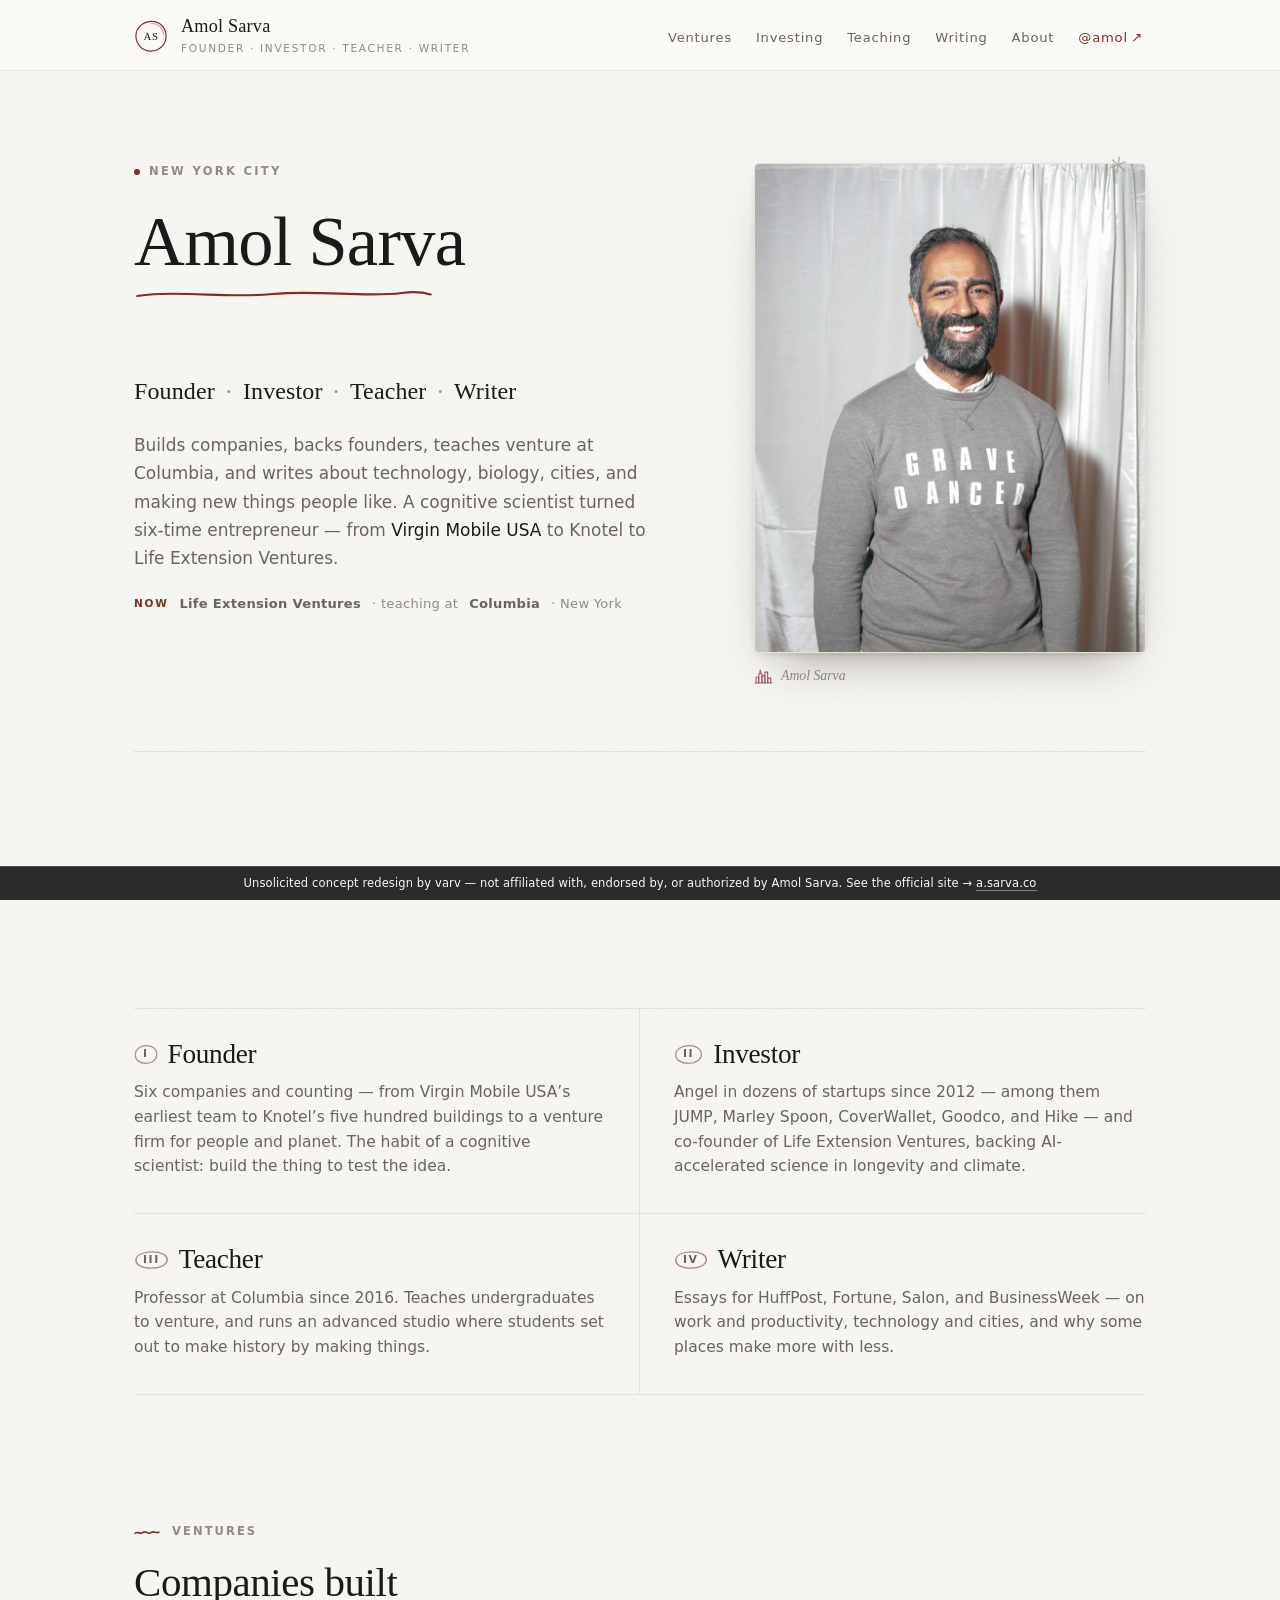
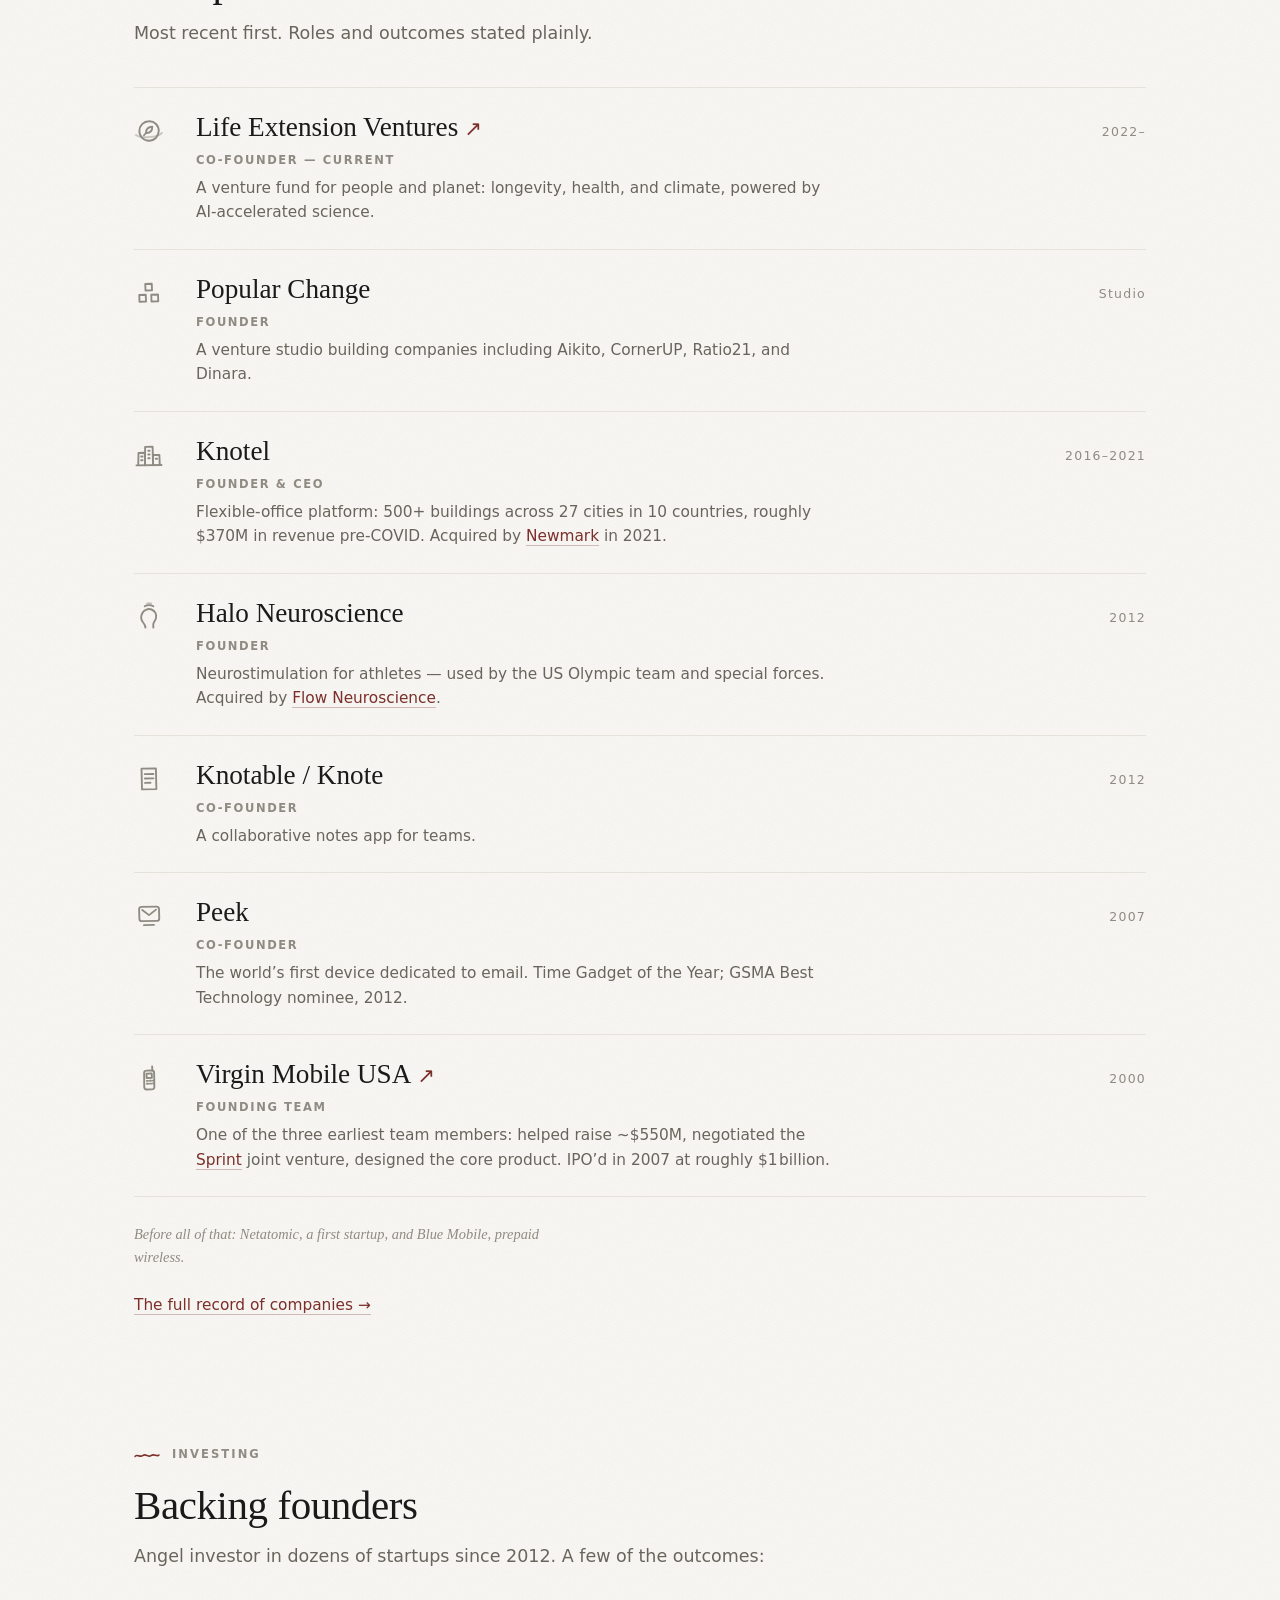
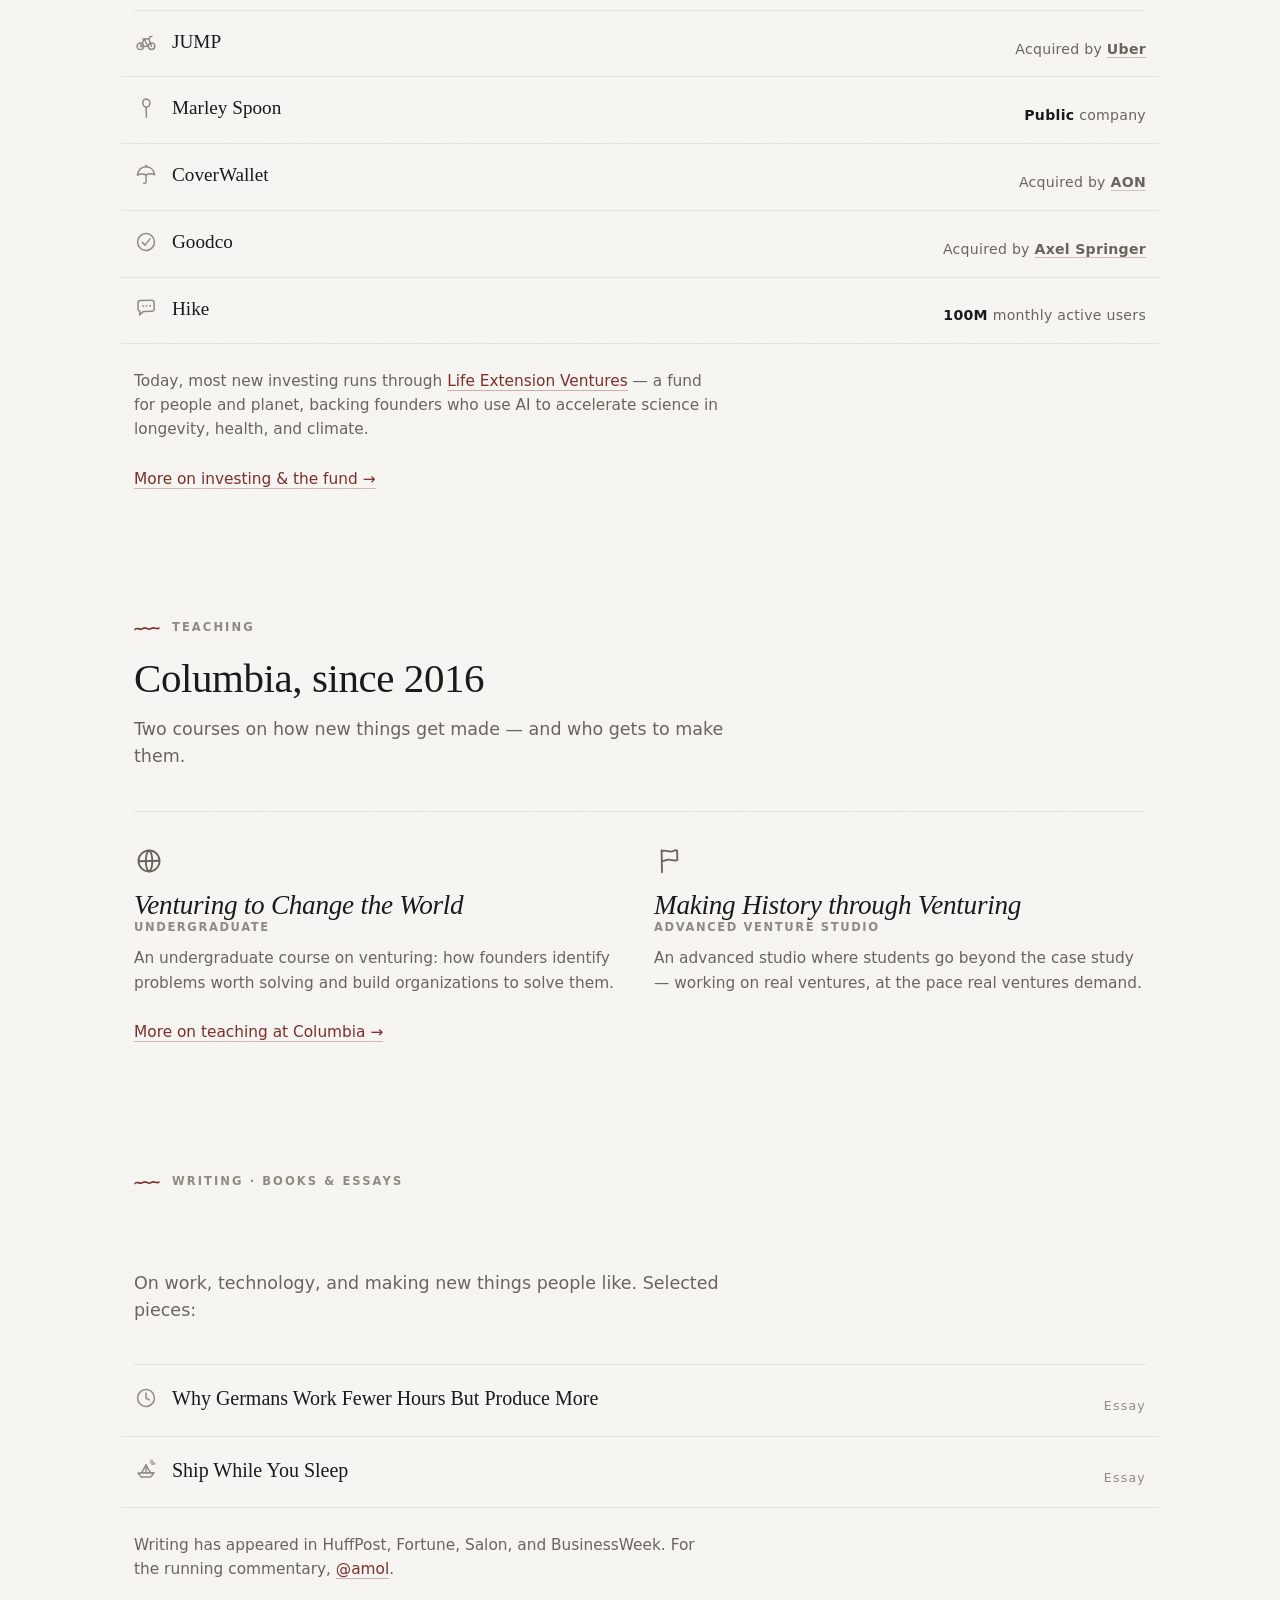
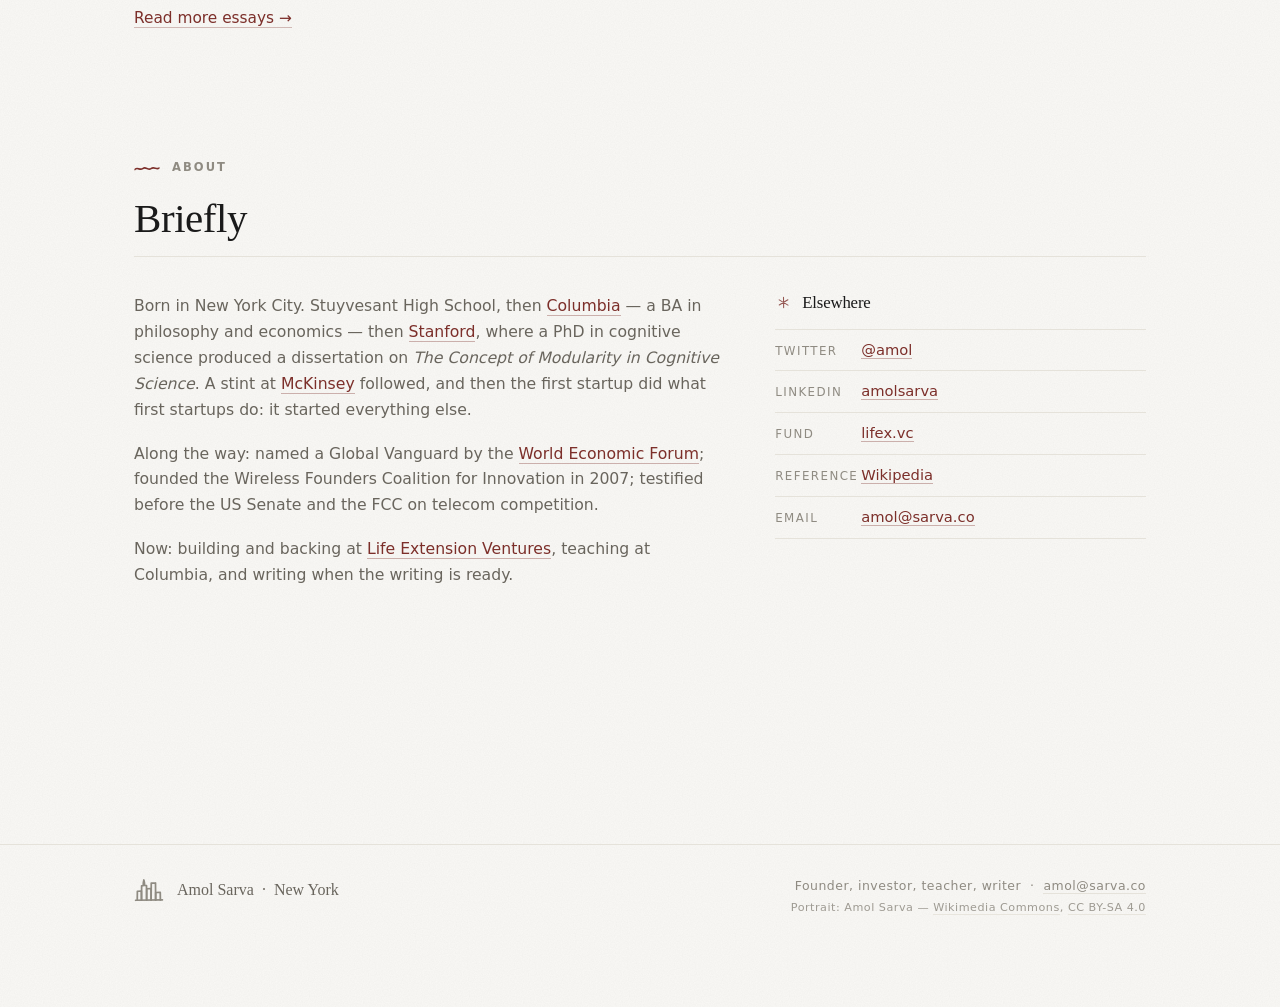
==== index.html @ 56f672b4 "Amol Sarva — concept redesign by varv (home + 5 sibling pages) Unsolicited, AI-readable static mirro" ====
<!DOCTYPE html>
<html lang="en">
<head>
<meta charset="UTF-8">
<meta name="viewport" content="width=device-width, initial-scale=1.0">
<meta name="robots" content="noindex, nofollow, noarchive">
<link rel="canonical" href="https://amolsarva.com/">
<title>Amol Sarva — Founder, investor, teacher, writer</title>
<meta name="description" content="Amol Sarva builds companies, backs founders, teaches venture at Columbia, and writes about technology, biology, cities, and making new things people like. Virgin Mobile USA, Peek, Halo Neuroscience, Knotel, Life Extension Ventures.">
<meta property="og:title" content="Amol Sarva — Founder, investor, teacher, writer">
<meta property="og:description" content="Amol Sarva builds companies, backs founders, teaches venture at Columbia, and writes about technology, biology, cities, and making new things people like. Virgin Mobile USA, Peek, Halo Neuroscience, Knotel, Life Extension Ventures.">
<meta property="og:type" content="profile">
<meta name="twitter:card" content="summary">
<meta name="twitter:creator" content="@amol">
<meta name="twitter:title" content="Amol Sarva — Founder, investor, teacher, writer">
<meta name="twitter:description" content="Amol Sarva builds companies, backs founders, teaches venture at Columbia, and writes about technology, biology, cities, and making new things people like. Virgin Mobile USA, Peek, Halo Neuroscience, Knotel, Life Extension Ventures.">
<script type="application/ld+json">
{
  "@context": "https://schema.org",
  "@type": "Person",
  "name": "Amol Sarva",
  "jobTitle": "Founder, investor, teacher, writer",
  "description": "NYC-born serial founder, angel investor, Columbia professor, and writer. Founding team of Virgin Mobile USA; founder of Peek, Halo Neuroscience, and Knotel; co-founder of Life Extension Ventures. PhD in cognitive science from Stanford.",
  "email": "mailto:amol@sarva.co",
  "alumniOf": [
    { "@type": "CollegeOrUniversity", "name": "Columbia University" },
    { "@type": "CollegeOrUniversity", "name": "Stanford University" }
  ],
  "worksFor": { "@type": "Organization", "name": "Life Extension Ventures", "url": "https://www.lifex.vc/" },
  "sameAs": [
    "https://twitter.com/amol",
    "https://www.linkedin.com/in/amolsarva",
    "https://en.wikipedia.org/wiki/Amol_Sarva"
  ]
}
</script>
<link rel="stylesheet" href="assets/site.css">
</head>
<body>
<a class="skip" href="#main">Skip to content</a>
<svg xmlns="http://www.w3.org/2000/svg" style="display:none" aria-hidden="true">
  <symbol id="d-ring" viewBox="0 0 64 64"><g fill="none" stroke="currentColor" stroke-width="2.2" stroke-linecap="round"><path d="M32 4.5C47.5 3.6 60.2 15.8 60.4 31.8 60.6 47.8 48 60.2 32.2 60.4 16.2 60.6 3.8 48.2 3.6 32.2 3.4 16.6 16.4 5.4 32 4.5"/><path d="M33.5 8.4c11.8-.2 21.7 9.3 22.4 21" opacity=".4"/></g></symbol>
  <symbol id="d-leaf" viewBox="0 0 24 24"><g fill="none" stroke="currentColor" stroke-width="1.5" stroke-linecap="round" stroke-linejoin="round"><path d="M12 4.2c4.4-.2 7.9 3.4 7.8 7.8-.1 4.4-3.5 7.9-7.8 7.8-4.3 0-7.8-3.5-7.7-7.8 0-4.3 3.3-7.7 7.7-7.8z"/><path d="M9.6 13.6c-.2-3 1.8-4.9 5-5 .2 3.2-1.8 5.2-5 5z"/><path d="M9.6 13.6 8 15.4"/><path d="M1.6 15.2c3.6 2.7 17.2 2.4 20.8-1.7" opacity=".45"/></g></symbol>
  <symbol id="d-blocks" viewBox="0 0 24 24"><g fill="none" stroke="currentColor" stroke-width="1.5" stroke-linecap="round" stroke-linejoin="round"><path d="M4.2 13.6l5.2-.2.2 5.4-5.2.2z"/><path d="M13.8 13.4l5.4-.2.2 5.4-5.4.2z"/><path d="M9 4.8l5.2-.2.2 5.2-5.2.2z"/></g></symbol>
  <symbol id="d-city" viewBox="0 0 24 24"><g fill="none" stroke="currentColor" stroke-width="1.5" stroke-linecap="round" stroke-linejoin="round"><path d="M3.4 20.1 3.6 10.4l5-.2.2 10"/><path d="M8.8 20.1 8.9 5.5l6-.2.3 14.8"/><path d="M15.2 20 15.3 12l5-.1.3 8.2"/><path d="M2 20.3l20-.3"/><path d="M5.7 13.2h1.1M5.7 16.2h1.1M11.4 8.6h1.1M11.4 11.6h1.1M11.4 14.6h1.1M17.4 15h1.1"/></g></symbol>
  <symbol id="d-halo" viewBox="0 0 24 24"><g fill="none" stroke="currentColor" stroke-width="1.5" stroke-linecap="round" stroke-linejoin="round"><path d="M9.2 20.5c-.1-1.8-.9-2.9-1.9-4.1C5.8 14.5 5.3 11.4 6.6 9 8.1 6.3 11.3 5 14 6c2.8 1 4.4 4 3.6 6.9-.6 2.1-2.3 3.5-2.2 5.2l.1 2.4"/><path d="M8.6 3.4c2.2-1.2 4.7-1.2 6.9 0"/><path d="M10.4 1.3c1.1-.4 2.2-.4 3.3 0" opacity=".5"/></g></symbol>
  <symbol id="d-note" viewBox="0 0 24 24"><g fill="none" stroke="currentColor" stroke-width="1.5" stroke-linecap="round" stroke-linejoin="round"><path d="M6 3.7 17.5 3.5l.4 16.6-11.5.2z"/><path d="M8.6 8.1l6.9-.1M8.7 11.6l6.9-.1M8.8 15.1l4.4-.1"/></g></symbol>
  <symbol id="d-peek" viewBox="0 0 24 24"><g fill="none" stroke="currentColor" stroke-width="1.5" stroke-linecap="round" stroke-linejoin="round"><path d="M4.1 6.6C4.1 5.5 5 4.7 6.1 4.7L18 4.5c1.1 0 2 .9 2 2l.2 7.4c0 1.1-.9 2-2 2l-11.9.2c-1.1 0-2-.9-2-2z"/><path d="M6.6 7.2 12 11.3l5.6-4.4"/><path d="M8 19.3l8-.2"/></g></symbol>
  <symbol id="d-phone" viewBox="0 0 24 24"><g fill="none" stroke="currentColor" stroke-width="1.5" stroke-linecap="round" stroke-linejoin="round"><path d="M8.1 8C8.1 6.9 9 6.1 10 6.1l4.2-.1c1.1 0 1.9.8 1.9 1.9l.2 11.2c0 1.1-.8 2-1.9 2l-4.2.1c-1.1 0-1.9-.8-2-1.9z"/><path d="M10 8.5l4.2-.1.1 3.5-4.2.1z"/><path d="M14.7 6 14.5 2.7"/><path d="M10.3 14.3h.9m1.5-.1h.9m1.5-.1h.9M10.4 16.6h.9m1.5-.1h.9m1.5-.1h.9"/></g></symbol>
  <symbol id="d-bike" viewBox="0 0 24 24"><g fill="none" stroke="currentColor" stroke-width="1.5" stroke-linecap="round" stroke-linejoin="round"><path d="M6.4 19.6c-1.9 0-3.3-1.4-3.3-3.2 0-1.8 1.4-3.3 3.2-3.3 1.8 0 3.3 1.4 3.3 3.2 0 1.8-1.4 3.3-3.2 3.3z"/><path d="M17.6 19.4c-1.8 0-3.2-1.4-3.3-3.2 0-1.8 1.4-3.3 3.2-3.3 1.8 0 3.3 1.5 3.3 3.3 0 1.8-1.4 3.2-3.2 3.2z"/><path d="M6.5 16.4 10.3 9l4.5-.1 2.7 7.3M10.3 9l3.4 7.3-7.2.1"/><path d="M9 9.1l2.5-.1M14.8 8.9l1.3-2.2 1.8-.1"/></g></symbol>
  <symbol id="d-spoon" viewBox="0 0 24 24"><g fill="none" stroke="currentColor" stroke-width="1.5" stroke-linecap="round" stroke-linejoin="round"><path d="M12 2.9c2.5 0 4.1 2 3.9 4.3-.2 2.2-1.9 3.8-3.7 3.8-1.7 0-3.3-1.6-3.4-3.7C8.7 5 9.6 3 12 2.9z"/><path d="M12.1 11 12.4 21.2"/></g></symbol>
  <symbol id="d-umbrella" viewBox="0 0 24 24"><g fill="none" stroke="currentColor" stroke-width="1.5" stroke-linecap="round" stroke-linejoin="round"><path d="M3.4 12.1C4.4 6.5 8 3.8 12 3.7c4-.1 7.7 2.7 8.6 8.1-3-1.4-5.6-1.3-8.6.2-3-1.5-5.6-1.4-8.6.1z"/><path d="M12 3.7 12 2.3"/><path d="M12 12l.2 6.6c0 1.4-1.4 2.2-2.6 1.6"/></g></symbol>
  <symbol id="d-check" viewBox="0 0 24 24"><g fill="none" stroke="currentColor" stroke-width="1.5" stroke-linecap="round" stroke-linejoin="round"><path d="M12 3.6c4.6-.1 8.3 3.6 8.4 8.3.1 4.7-3.7 8.4-8.4 8.5-4.7 0-8.3-3.7-8.4-8.4-.1-4.6 3.8-8.3 8.4-8.4z"/><path d="M8.2 12.3 11 15.1 16 8.9"/></g></symbol>
  <symbol id="d-chat" viewBox="0 0 24 24"><g fill="none" stroke="currentColor" stroke-width="1.5" stroke-linecap="round" stroke-linejoin="round"><path d="M4 6.9C4 5.5 5.2 4.5 6.6 4.5l11-.2c1.4 0 2.5 1.1 2.5 2.5l.1 6c.1 1.4-1.1 2.5-2.5 2.5l-8.1.1-3.9 3.5.2-3.6C4.8 15.1 4 14.1 4 13z"/><path d="M8.9 10h.7m2.7-.1h.7m2.7-.1h.7"/></g></symbol>
  <symbol id="d-globe" viewBox="0 0 24 24"><g fill="none" stroke="currentColor" stroke-width="1.5" stroke-linecap="round" stroke-linejoin="round"><path d="M12 3.6c4.6-.1 8.3 3.6 8.4 8.3.1 4.7-3.7 8.4-8.4 8.5-4.7 0-8.3-3.7-8.4-8.4-.1-4.6 3.8-8.3 8.4-8.4z"/><path d="M3.8 12.2l16.5-.4"/><path d="M12 3.6c-3.3 2.4-3.4 14.3 0 16.8M12 3.6c3.4 2.4 3.6 14.4 0 16.8"/></g></symbol>
  <symbol id="d-flag" viewBox="0 0 24 24"><g fill="none" stroke="currentColor" stroke-width="1.5" stroke-linecap="round" stroke-linejoin="round"><path d="M6.4 21 6.1 3.3"/><path d="M6.2 4.2c3.3-1.7 5.9 1.5 9.2-.2 1.3-.7 2.3-.7 3.1-.3l.2 7.5c-3.1 1.6-5.8-1.6-9.1.1-1.2.6-2.3.7-3.2.4"/></g></symbol>
  <symbol id="d-clock" viewBox="0 0 24 24"><g fill="none" stroke="currentColor" stroke-width="1.5" stroke-linecap="round" stroke-linejoin="round"><path d="M12 3.6c4.6-.1 8.3 3.6 8.4 8.3.1 4.7-3.7 8.4-8.4 8.5-4.7 0-8.3-3.7-8.4-8.4-.1-4.6 3.8-8.3 8.4-8.4z"/><path d="M12 7.1l.1 5.2 3.3 1.6"/></g></symbol>
  <symbol id="d-boat" viewBox="0 0 24 24"><g fill="none" stroke="currentColor" stroke-width="1.5" stroke-linecap="round" stroke-linejoin="round"><path d="M4 15 20 14.7l-3.2 4.2-9.5.2z"/><path d="M7.6 14.9 12 6.8l4.3 7.9M12 6.8l.1 7.9"/><path d="M17.9 2.2c.2 1.9 1.2 3 2.9 3.4-1.1 1.1-3 1-3.9-.2-.7-1-.5-2.4 1-3.2z" opacity=".7"/></g></symbol>
  <symbol id="d-asterisk" viewBox="0 0 24 24"><g fill="none" stroke="currentColor" stroke-width="1.5" stroke-linecap="round"><path d="M12 4.8 12.2 19.2M5.9 8.3l12.4 7.4M18.2 8.1 6 15.5"/></g></symbol>
  <symbol id="d-skyline" viewBox="0 0 24 24"><g fill="none" stroke="currentColor" stroke-width="1.4" stroke-linecap="round" stroke-linejoin="round"><path d="M2.6 20 2.7 13l3.2-.1.1 7.1"/><path d="M6 20 6.1 8.6l1.3-.1.1-2.6.4-1.9.4 1.9.2 2.5 1.5.1.1 11.5"/><path d="M10.1 20l.1-9 3.4-.1.1 9.1"/><path d="M13.7 20l.1-13.5 3.4-.1.1 13.6"/><path d="M17.3 20l.1-6 3.6-.1.1 6.1"/><path d="M1.3 20.2l21.4-.3"/></g></symbol>
</svg>
<header class="site">
  <div class="wrap mast">
    <a class="brand" href="index.html">
      <span class="mark" aria-hidden="true"><svg class="ring"><use href="#d-ring"/></svg><b>AS</b></span>
      <span class="nametag">
        <span class="name">Amol Sarva</span>
        <span class="tag">Founder · Investor · Teacher · Writer</span>
      </span>
    </a>
    <nav class="prime" aria-label="Primary">
      <ul><li><a href="ventures.html">Ventures</a></li><li><a href="investing.html">Investing</a></li><li><a href="teaching.html">Teaching</a></li><li><a href="writing.html">Writing</a></li><li><a href="about.html">About</a></li><li><a class="ext" href="https://twitter.com/amol" target="_blank" rel="noopener">@amol&#8239;&#8599;</a></li></ul>
    </nav>
  </div>
</header>
<main id="main">


  <!-- HERO -->
  <section class="hero wrap" id="top" aria-label="Introduction">
    <div class="hero-grid">
      <div class="hero-head">
        <p class="hero-eyebrow"><span class="dot" aria-hidden="true"></span>New York City</p>
        <h1>Amol Sarva</h1>
        <svg class="h1-scribble" viewBox="0 0 260 12" preserveAspectRatio="none" aria-hidden="true"><path pathLength="1" d="M3 8C40 2 80 10.5 120 6 160 1.5 200 10 232 5c10-1.6 18-1 25 1.5"/></svg>
      </div>
      <figure class="hero-portrait">
        <svg class="pin" aria-hidden="true"><use href="#d-asterisk"/></svg>
        <div class="portrait-frame">
          <a class="portrait-link" href="https://www.linkedin.com/in/amolsarva" target="_blank" rel="noopener" aria-label="Amol Sarva on LinkedIn"><img src="assets/amol-sarva.jpg" width="800" height="1200" alt="Amol Sarva — founder, investor, teacher and writer." loading="eager" decoding="async"></a>
        </div>
        <figcaption><svg class="doodle" aria-hidden="true"><use href="#d-skyline"/></svg>Amol Sarva</figcaption>
      </figure>
      <div class="hero-body">
        <p class="roles" aria-label="Founder, investor, teacher, writer">
          <span class="role" style="--sx:-30px;--sy:12px;--d:.05s">Founder</span><span class="sep" aria-hidden="true">·</span><span class="role" style="--sx:22px;--sy:-10px;--d:.22s">Investor</span><span class="sep" aria-hidden="true">·</span><span class="role" style="--sx:-16px;--sy:-14px;--d:.39s">Teacher</span><span class="sep" aria-hidden="true">·</span><span class="role" style="--sx:28px;--sy:10px;--d:.56s">Writer</span>
        </p>
        <p class="lede">Builds companies, backs founders, teaches venture at Columbia, and writes about technology, biology, cities, and making new things people like. A cognitive scientist turned six-time entrepreneur — from <em>Virgin Mobile USA</em> to Knotel to Life Extension Ventures.</p>
        <p class="hero-now"><span class="now-tag">Now</span> <b>Life Extension Ventures</b> · teaching at <b>Columbia</b> · New York</p>
      </div>
    </div>
    <hr class="hero-rule">
  </section>

  <!-- SPINE: four identities -->
  <section class="wrap" aria-label="Four kinds of work">
    <div class="spine">
      <article class="rv">
        <h3><span class="num" aria-hidden="true">I</span>Founder</h3>
        <p>Six companies and counting — from Virgin Mobile USA&rsquo;s earliest team to Knotel&rsquo;s five hundred buildings to a venture firm for people and planet. The habit of a cognitive scientist: build the thing to test the idea.</p>
      </article>
      <article class="rv" style="--d:.1s">
        <h3><span class="num" aria-hidden="true">II</span>Investor</h3>
        <p>Angel in dozens of startups since 2012 — among them JUMP, Marley Spoon, CoverWallet, Goodco, and Hike — and co-founder of Life Extension Ventures, backing AI-accelerated science in longevity and climate.</p>
      </article>
      <article class="rv" style="--d:.15s">
        <h3><span class="num" aria-hidden="true">III</span>Teacher</h3>
        <p>Professor at Columbia since 2016. Teaches undergraduates to venture, and runs an advanced studio where students set out to make history by making things.</p>
      </article>
      <article class="rv" style="--d:.2s">
        <h3><span class="num" aria-hidden="true">IV</span>Writer</h3>
        <p>Essays for HuffPost, Fortune, Salon, and BusinessWeek — on work and productivity, technology and cities, and why some places make more with less.</p>
      </article>
    </div>
  </section>

  <!-- VENTURES -->
  <section class="wrap" id="ventures" aria-label="Ventures">
    <p class="kicker rv">Ventures</p>
    <h2 class="rv">Companies built</h2>
    <p class="section-lede rv">Most recent first. Roles and outcomes stated plainly.</p>
    <ul class="rows">
      <li class="rv"><div class="vrow">
        <span class="vicon" aria-hidden="true"><svg class="doodle"><use href="#d-leaf"/></svg></span>
        <span class="vname"><a href="https://www.lifex.vc/" target="_blank" rel="noopener"><span class="u">Life Extension Ventures</span><span class="arrow" aria-hidden="true">&#8599;</span></a></span>
        <span class="vyears">2022–</span>
        <span class="vrole">Co-founder — current</span>
        <p class="vdesc">A venture fund for people and planet: longevity, health, and climate, powered by AI-accelerated science.</p>
      </div></li>
      <li class="rv"><div class="vrow">
        <span class="vicon" aria-hidden="true"><svg class="doodle"><use href="#d-blocks"/></svg></span>
        <span class="vname"><span class="u">Popular Change</span></span>
        <span class="vyears">Studio</span>
        <span class="vrole">Founder</span>
        <p class="vdesc">A venture studio building companies including Aikito, CornerUP, Ratio21, and Dinara.</p>
      </div></li>
      <li class="rv"><div class="vrow">
        <span class="vicon" aria-hidden="true"><svg class="doodle"><use href="#d-city"/></svg></span>
        <span class="vname"><span class="u">Knotel</span></span>
        <span class="vyears">2016–2021</span>
        <span class="vrole">Founder &amp; CEO</span>
        <p class="vdesc">Flexible-office platform: 500+ buildings across 27 cities in 10 countries, roughly $370M in revenue pre-COVID. Acquired by <a href="https://en.wikipedia.org/wiki/Newmark_Group" target="_blank" rel="noopener">Newmark</a> in 2021.</p>
      </div></li>
      <li class="rv"><div class="vrow">
        <span class="vicon" aria-hidden="true"><svg class="doodle"><use href="#d-halo"/></svg></span>
        <span class="vname"><span class="u">Halo Neuroscience</span></span>
        <span class="vyears">2012</span>
        <span class="vrole">Founder</span>
        <p class="vdesc">Neurostimulation for athletes — used by the US Olympic team and special forces. Acquired by <a href="https://flowneuroscience.com/" target="_blank" rel="noopener">Flow Neuroscience</a>.</p>
      </div></li>
      <li class="rv"><div class="vrow">
        <span class="vicon" aria-hidden="true"><svg class="doodle"><use href="#d-note"/></svg></span>
        <span class="vname"><span class="u">Knotable / Knote</span></span>
        <span class="vyears">2012</span>
        <span class="vrole">Co-founder</span>
        <p class="vdesc">A collaborative notes app for teams.</p>
      </div></li>
      <li class="rv"><div class="vrow">
        <span class="vicon" aria-hidden="true"><svg class="doodle"><use href="#d-peek"/></svg></span>
        <span class="vname"><span class="u">Peek</span></span>
        <span class="vyears">2007</span>
        <span class="vrole">Co-founder</span>
        <p class="vdesc">The world&rsquo;s first device dedicated to email. Time Gadget of the Year; GSMA Best Technology nominee, 2012.</p>
      </div></li>
      <li class="rv"><div class="vrow">
        <span class="vicon" aria-hidden="true"><svg class="doodle"><use href="#d-phone"/></svg></span>
        <span class="vname"><a href="https://en.wikipedia.org/wiki/Virgin_Mobile_USA" target="_blank" rel="noopener"><span class="u">Virgin Mobile USA</span><span class="arrow" aria-hidden="true">&#8599;</span></a></span>
        <span class="vyears">2000</span>
        <span class="vrole">Founding team</span>
        <p class="vdesc">One of the three earliest team members: helped raise ~$550M, negotiated the <a href="https://en.wikipedia.org/wiki/Sprint_Corporation" target="_blank" rel="noopener">Sprint</a> joint venture, designed the core product. IPO&rsquo;d in 2007 at roughly $1&#8202;billion.</p>
      </div></li>
    </ul>
    <p class="earlier rv">Before all of that: Netatomic, a first startup, and Blue Mobile, prepaid wireless.</p>
    <p class="more rv"><a href="ventures.html">The full record of companies &rarr;</a></p>
  </section>

  <!-- INVESTING -->
  <section class="wrap" id="investing" aria-label="Investing">
    <p class="kicker rv">Investing</p>
    <h2 class="rv">Backing founders</h2>
    <p class="section-lede rv">Angel investor in dozens of startups since 2012. A few of the outcomes:</p>
    <ul class="inv-list">
      <li class="rv"><span class="inv-left"><svg class="doodle" aria-hidden="true"><use href="#d-bike"/></svg><span class="inv-name"><a href="https://en.wikipedia.org/wiki/Jump_Bikes" target="_blank" rel="noopener">JUMP</a></span></span><span class="inv-out">Acquired by <a href="https://en.wikipedia.org/wiki/Uber" target="_blank" rel="noopener"><b>Uber</b></a></span></li>
      <li class="rv" style="--d:.06s"><span class="inv-left"><svg class="doodle" aria-hidden="true"><use href="#d-spoon"/></svg><span class="inv-name"><a href="https://marleyspoon.com/" target="_blank" rel="noopener">Marley Spoon</a></span></span><span class="inv-out"><b>Public</b> company</span></li>
      <li class="rv" style="--d:.12s"><span class="inv-left"><svg class="doodle" aria-hidden="true"><use href="#d-umbrella"/></svg><span class="inv-name">CoverWallet</span></span><span class="inv-out">Acquired by <a href="https://www.aon.com/" target="_blank" rel="noopener"><b>AON</b></a></span></li>
      <li class="rv" style="--d:.18s"><span class="inv-left"><svg class="doodle" aria-hidden="true"><use href="#d-check"/></svg><span class="inv-name">Goodco</span></span><span class="inv-out">Acquired by <a href="https://www.axelspringer.com/en/" target="_blank" rel="noopener"><b>Axel Springer</b></a></span></li>
      <li class="rv" style="--d:.24s"><span class="inv-left"><svg class="doodle" aria-hidden="true"><use href="#d-chat"/></svg><span class="inv-name"><a href="https://en.wikipedia.org/wiki/Hike_Messenger" target="_blank" rel="noopener">Hike</a></span></span><span class="inv-out"><b>100M</b> monthly active users</span></li>
    </ul>
    <p class="inv-note rv">Today, most new investing runs through <a href="https://www.lifex.vc/" target="_blank" rel="noopener">Life Extension Ventures</a> — a fund for people and planet, backing founders who use AI to accelerate science in longevity, health, and climate.</p>
    <p class="more rv"><a href="investing.html">More on investing &amp; the fund &rarr;</a></p>
  </section>

  <!-- TEACHING -->
  <section class="wrap" id="teaching" aria-label="Teaching">
    <p class="kicker rv">Teaching</p>
    <h2 class="rv">Columbia, since 2016</h2>
    <p class="section-lede rv">Two courses on how new things get made — and who gets to make them.</p>
    <div class="courses">
      <article class="rv">
        <svg class="doodle" aria-hidden="true"><use href="#d-globe"/></svg>
        <h3>Venturing to Change the World<span class="level">Undergraduate</span></h3>
        <p>An undergraduate course on venturing: how founders identify problems worth solving and build organizations to solve them.</p>
      </article>
      <article class="rv" style="--d:.1s">
        <svg class="doodle" aria-hidden="true"><use href="#d-flag"/></svg>
        <h3>Making History through Venturing<span class="level">Advanced venture studio</span></h3>
        <p>An advanced studio where students go beyond the case study — working on real ventures, at the pace real ventures demand.</p>
      </article>
    </div>
    <p class="more rv"><a href="teaching.html">More on teaching at Columbia &rarr;</a></p>
  </section>

  <!-- WRITING -->
  <section class="wrap" id="writing" aria-label="Writing">
    <p class="kicker rv">Writing · Books &amp; Essays</p>
    <h2 class="rv">Essays</h2>
    <p class="section-lede rv">On work, technology, and making new things people like. Selected pieces:</p>
    <ul class="essays">
      <li class="rv">
        <span class="essay-left"><svg class="doodle" aria-hidden="true"><use href="#d-clock"/></svg><span class="essay-title">Why Germans Work Fewer Hours But Produce More</span></span>
        <span class="essay-src">Essay</span>
      </li>
      <li class="rv" style="--d:.08s">
        <span class="essay-left"><svg class="doodle" aria-hidden="true"><use href="#d-boat"/></svg><span class="essay-title">Ship While You Sleep</span></span>
        <span class="essay-src">Essay</span>
      </li>
    </ul>
    <p class="writing-note rv">Writing has appeared in HuffPost, Fortune, Salon, and BusinessWeek. For the running commentary, <a href="https://twitter.com/amol" target="_blank" rel="noopener">@amol</a>.</p>
    <p class="more rv"><a href="writing.html">Read more essays &rarr;</a></p>
  </section>

  <!-- ABOUT -->
  <section class="wrap" id="about" aria-label="About">
    <p class="kicker rv">About</p>
    <h2 class="rv">Briefly</h2>
    <div class="about-grid">
      <div class="bio">
        <p class="rv">Born in New York City. Stuyvesant High School, then <a href="https://en.wikipedia.org/wiki/Columbia_University" target="_blank" rel="noopener">Columbia</a> — a BA in philosophy and economics — then <a href="https://en.wikipedia.org/wiki/Stanford_University" target="_blank" rel="noopener">Stanford</a>, where a PhD in cognitive science produced a dissertation on <em>The Concept of Modularity in Cognitive Science</em>. A stint at <a href="https://en.wikipedia.org/wiki/McKinsey_%26_Company" target="_blank" rel="noopener">McKinsey</a> followed, and then the first startup did what first startups do: it started everything else.</p>
        <p class="rv" style="--d:.08s">Along the way: named a Global Vanguard by the <a href="https://en.wikipedia.org/wiki/World_Economic_Forum" target="_blank" rel="noopener">World Economic Forum</a>; founded the Wireless Founders Coalition for Innovation in 2007; testified before the US Senate and the FCC on telecom competition.</p>
        <p class="rv" style="--d:.16s">Now: building and backing at <a href="https://www.lifex.vc/" target="_blank" rel="noopener">Life Extension Ventures</a>, teaching at Columbia, and writing when the writing is ready.</p>
      </div>
      <div class="links rv" style="--d:.12s">
        <h3><svg class="doodle" aria-hidden="true"><use href="#d-asterisk"/></svg>Elsewhere</h3>
        <ul>
          <li><span class="lbl">Twitter</span><a href="https://twitter.com/amol" target="_blank" rel="noopener">@amol</a></li>
          <li><span class="lbl">LinkedIn</span><a href="https://www.linkedin.com/in/amolsarva" target="_blank" rel="noopener">amolsarva</a></li>
          <li><span class="lbl">Fund</span><a href="https://www.lifex.vc/" target="_blank" rel="noopener">lifex.vc</a></li>
          <li><span class="lbl">Reference</span><a href="https://en.wikipedia.org/wiki/Amol_Sarva" target="_blank" rel="noopener">Wikipedia</a></li>
          <li><span class="lbl">Email</span><a href="mailto:amol@sarva.co">amol@sarva.co</a></li>
        </ul>
      </div>
    </div>
  </section>


</main>
<footer class="site">
  <div class="wrap foot">
    <span class="sig"><svg class="doodle" aria-hidden="true"><use href="#d-skyline"/></svg>Amol Sarva &nbsp;·&nbsp; New York</span>
    <span class="fine">Founder, investor, teacher, writer &nbsp;·&nbsp; <a href="mailto:amol@sarva.co">amol@sarva.co</a><br><span class="credit">Portrait: Amol Sarva — <a href="https://commons.wikimedia.org/wiki/File:Amol_Sarva_2019.jpg" target="_blank" rel="noopener">Wikimedia Commons</a>, <a href="https://creativecommons.org/licenses/by-sa/4.0/" target="_blank" rel="noopener">CC BY-SA 4.0</a></span></span>
  </div>
</footer>
<div class="varv-disclaim" role="note" aria-label="Unsolicited concept redesign disclaimer">Unsolicited concept redesign by varv &mdash; not affiliated with, endorsed by, or authorized by Amol Sarva. See the official site &rarr; <a href="https://a.sarva.co/" target="_blank" rel="noopener">a.sarva.co</a></div>
<!-- varv popup (Category B: concept-comparison, not first-name-personalised) -->
<div id="varv-popup" role="dialog" aria-label="A note from varv" aria-live="polite">
  <button type="button" class="vp-close" aria-label="Dismiss">&times;</button>
  <div class="vp-inner">
    <p class="vp-tag">Don&rsquo;t take our word for it &mdash; ask your AI which site wins you business.</p>
    <div class="vp-ai">
      <a id="vp-chatgpt" href="#" target="_blank" rel="noopener"><span class="vp-dot" style="background:#10a37f"></span> Ask ChatGPT</a>
      <a id="vp-claude" href="#" target="_blank" rel="noopener"><span class="vp-dot" style="background:#d97757"></span> Ask Claude</a>
      <a id="vp-perplexity" href="#" target="_blank" rel="noopener"><span class="vp-dot" style="background:#20b8cd"></span> Ask Perplexity</a>
    </div>
    <a class="vp-book" href="https://varv.ai/cal" target="_blank" rel="noopener">Book 15 min &rarr;</a>
  </div>
</div>
<script src="assets/site.js"></script>
</body>
</html>
---- assets/site.css ----
:root{
  --paper:#faf9f6;
  --ink:#1a1a1a;
  --mut:#69655d;
  --faint:#8f8b82;
  --hair:#e5e2da;
  --wash:#f2efe8;
  --accent:#7c2f2a;
  --serif:Georgia,"Times New Roman","Iowan Old Style",serif;
  --sans:-apple-system,BlinkMacSystemFont,"Segoe UI",system-ui,sans-serif;
  --h1:clamp(2.4rem,5vw,4rem);
  --h2:clamp(1.8rem,3.2vw,2.6rem);
  --h3:clamp(1.35rem,2.2vw,1.7rem);
  --p:17.5px;
  --lh-body:1.55;
  --gutter:clamp(22px,5.5vw,64px);
  --maxw:1140px;
  --sec-pad:clamp(68px,10vw,128px);
}
*,*::before,*::after{box-sizing:border-box;margin:0;padding:0}
html{scroll-behavior:smooth}
@media (prefers-reduced-motion:reduce){html{scroll-behavior:auto}}
body{
  background:var(--paper) url("data:image/svg+xml,%3Csvg xmlns='http://www.w3.org/2000/svg' width='160' height='160'%3E%3Cfilter id='n'%3E%3CfeTurbulence type='fractalNoise' baseFrequency='.85' numOctaves='2' stitchTiles='stitch'/%3E%3CfeColorMatrix values='0 0 0 0 0 0 0 0 0 0 0 0 0 0 0 0 0 0 .035 0'/%3E%3C/filter%3E%3Crect width='160' height='160' filter='url(%23n)'/%3E%3C/svg%3E");
  color:var(--ink);
  font-family:var(--sans);
  font-size:var(--p);
  line-height:var(--lh-body);
  -webkit-font-smoothing:antialiased;
  overflow-x:hidden;
}
.wrap{max-width:var(--maxw);margin:0 auto;padding-left:var(--gutter);padding-right:var(--gutter)}
h1,h2,h3{font-family:var(--serif);font-weight:400;line-height:1.15;letter-spacing:-0.01em}
h1{font-size:var(--h1)}
h2{font-size:var(--h2)}
h3{font-size:var(--h3)}
p{max-width:62ch}
a{color:var(--accent);text-decoration:none;border-bottom:1px solid rgba(124,47,42,.35);transition:border-color .25s ease,color .25s ease}
a:hover{border-bottom-color:var(--accent)}
a:focus-visible{outline:2px solid var(--accent);outline-offset:3px;border-radius:2px}
::selection{background:#e9ddd0;color:var(--ink)}

/* ---------- skip link ---------- */
.skip{position:absolute;left:-9999px;top:0;background:var(--ink);color:var(--paper);padding:8px 14px;z-index:1000;border:0;font-family:var(--sans)}
.skip:focus{left:12px;top:12px}

/* ---------- header / nav ---------- */
header.site{
  position:sticky;top:0;z-index:90;
  background:rgba(250,249,246,.94);
  backdrop-filter:blur(6px);
  -webkit-backdrop-filter:blur(6px);
  border-bottom:1px solid var(--hair);
}
.mast{
  display:flex;align-items:baseline;justify-content:space-between;
  gap:16px;flex-wrap:wrap;
  padding-top:16px;padding-bottom:14px;
}
.mast{align-items:center}
.brand{display:flex;align-items:center;gap:13px;min-width:0;border-bottom:none}
.brand .mark{
  width:34px;height:34px;position:relative;flex:none;
  display:flex;align-items:center;justify-content:center;
}
.brand .mark svg.ring{
  position:absolute;inset:0;width:100%;height:100%;
  color:var(--accent);
  transition:transform .45s cubic-bezier(.22,1,.36,1);
}
.brand:hover .mark svg.ring{transform:rotate(-14deg)}
.brand .mark b{
  font-family:var(--serif);font-weight:400;font-size:.68rem;
  letter-spacing:.06em;color:var(--ink);
}
.brand .nametag{display:flex;flex-direction:column;min-width:0}
.brand .name{
  font-family:var(--serif);font-size:1.14rem;letter-spacing:.01em;line-height:1.2;
  color:var(--ink);white-space:nowrap;
}
.brand:hover .name{color:var(--accent)}
.brand .tag{
  font-size:.66rem;color:var(--faint);letter-spacing:.16em;text-transform:uppercase;
  white-space:nowrap;margin-top:2px;
}
nav.prime ul{display:flex;list-style:none;gap:clamp(8px,1.8vw,18px);flex-wrap:wrap;align-items:baseline}
nav.prime a{
  font-size:.82rem;letter-spacing:.06em;color:var(--mut);
  border-bottom:none;padding:6px 3px 9px;
  background-image:url("data:image/svg+xml,%3Csvg xmlns='http://www.w3.org/2000/svg' viewBox='0 0 44 8' preserveAspectRatio='none'%3E%3Cpath d='M1.5 5.5C6 2.5 10 7 15 4.5 20 2 24 7 29 4.5 34 2 38.5 6.5 42.5 4' fill='none' stroke='%237c2f2a' stroke-width='1.7' stroke-linecap='round'/%3E%3C/svg%3E");
  background-repeat:no-repeat;background-position:left calc(100% - 1px);
  background-size:0% 7px;
  transition:color .25s ease,background-size .4s cubic-bezier(.22,1,.36,1);
}
nav.prime a:hover{color:var(--ink);background-size:100% 7px}
nav.prime a.active{color:var(--ink);background-size:100% 7px}
nav.prime a.ext{color:var(--accent)}
@media (max-width:560px){
  .brand .tag{display:none}
  .brand .mark{width:29px;height:29px}
  nav.prime ul{gap:6px 12px}
  nav.prime a{padding:4px 2px 8px}
}

/* ---------- hero ---------- */
.hero{padding-top:calc(var(--sec-pad)*.72);padding-bottom:var(--sec-pad);position:relative}
.hero-grid{
  display:grid;
  grid-template-columns:minmax(0,1.04fr) minmax(0,.82fr);
  grid-template-areas:"head portrait" "body portrait";
  column-gap:clamp(30px,4.5vw,68px);row-gap:0;
  align-items:start;
}
.hero-head{grid-area:head}
.hero-body{grid-area:body}
.hero-portrait{grid-area:portrait;align-self:center;justify-self:end;position:relative;margin:0;width:100%;max-width:392px}

.hero-eyebrow{
  display:flex;align-items:center;gap:9px;
  font-family:var(--sans);font-size:.72rem;font-weight:600;
  letter-spacing:.2em;text-transform:uppercase;color:var(--faint);margin-bottom:20px;
}
.hero-eyebrow .dot{width:6px;height:6px;border-radius:50%;background:var(--accent);flex:none}
.js:not(.static) .hero-eyebrow .dot{animation:pulseDot 2.8s ease-in-out infinite}
@keyframes pulseDot{0%,100%{box-shadow:0 0 0 0 rgba(124,47,42,.4)}55%{box-shadow:0 0 0 5px rgba(124,47,42,0)}}

.hero h1{margin-bottom:2px;font-size:clamp(2.6rem,6vw,4.4rem)}
.h1-scribble{display:block;width:min(300px,76%);height:12px;margin:6px 0 0;color:var(--accent);overflow:visible}
.h1-scribble path{fill:none;stroke:currentColor;stroke-width:2.2;stroke-linecap:round;stroke-dasharray:1;stroke-dashoffset:0}
.js:not(.static) .h1-scribble path{animation:drawScribble .9s cubic-bezier(.4,0,.2,1) .8s both}
@keyframes drawScribble{from{stroke-dashoffset:1}to{stroke-dashoffset:0}}

.roles{
  font-family:var(--serif);font-size:clamp(1.18rem,2.3vw,1.5rem);
  color:var(--ink);letter-spacing:.005em;line-height:1.5;margin:0 0 22px;
}
.roles .role{display:inline-block;will-change:transform,opacity}
.roles .sep{display:inline-block;color:var(--faint);padding:0 .45em}
.hero .lede{font-size:1.06rem;color:var(--mut);max-width:52ch;line-height:1.66}
.hero .lede em{font-style:normal;color:var(--ink)}
.hero-now{
  margin-top:22px;font-family:var(--sans);font-size:.82rem;letter-spacing:.02em;
  color:var(--faint);display:flex;flex-wrap:wrap;align-items:center;gap:6px 11px;line-height:1.5;
}
.hero-now b{color:var(--mut);font-weight:600}
.hero-now .now-tag{
  font-size:.66rem;font-weight:700;letter-spacing:.16em;text-transform:uppercase;color:var(--accent);
}

/* portrait */
.portrait-frame{
  position:relative;aspect-ratio:4/5;overflow:hidden;
  border:1px solid var(--hair);border-radius:5px;background:var(--wash);
  box-shadow:0 24px 48px -26px rgba(46,34,22,.5),0 3px 10px -5px rgba(46,34,22,.28);
}
.portrait-frame img{
  width:100%;height:100%;object-fit:cover;object-position:50% 13%;
  display:block;filter:saturate(.97) contrast(1.02);
}
.hero-portrait .pin{
  position:absolute;top:-11px;right:15px;width:26px;height:26px;color:var(--faint);
  opacity:.55;transform:rotate(10deg);pointer-events:none;z-index:2;
}
.hero-portrait figcaption{
  margin-top:12px;display:flex;align-items:center;gap:8px;
  font-family:var(--serif);font-style:italic;font-size:.86rem;color:var(--faint);
}
.hero-portrait figcaption .doodle{width:19px;height:19px;color:var(--accent);opacity:.75}
.js:not(.static) .hero-portrait{animation:risePhoto 1s cubic-bezier(.22,1,.36,1) .15s both}
@keyframes risePhoto{from{opacity:0;transform:translateY(20px)}to{opacity:1;transform:none}}

.hero-rule{height:1px;background:var(--hair);border:0;margin-top:clamp(44px,6vw,64px);transform-origin:left center}

/* enacting moment: four scattered roles converge into one line (CSS-only, runs once) */
.js:not(.static) .roles .role{animation:converge .95s cubic-bezier(.22,1,.36,1) both;animation-delay:var(--d,0s)}
.js:not(.static) .roles .sep{animation:fadeIn .6s ease both;animation-delay:1.05s}
.js:not(.static) .hero-rule{animation:drawRule 1.1s cubic-bezier(.22,1,.36,1) both;animation-delay:1.2s}
@keyframes converge{from{opacity:0;transform:translate(var(--sx,0),var(--sy,0));filter:blur(3px)}to{opacity:1;transform:translate(0,0);filter:blur(0)}}
@keyframes fadeIn{from{opacity:0}to{opacity:1}}
@keyframes drawRule{from{transform:scaleX(0)}to{transform:scaleX(1)}}

@media (max-width:760px){
  .hero-grid{grid-template-columns:1fr;grid-template-areas:"head" "portrait" "body";column-gap:0}
  .hero-portrait{max-width:288px;justify-self:start;margin:22px 0 4px}
  .hero-eyebrow{margin-bottom:16px}
}
@media (max-width:400px){.hero-portrait{max-width:100%}}

/* ---------- sections ---------- */
section{padding-top:var(--sec-pad);padding-bottom:0}
section:last-of-type{padding-bottom:var(--sec-pad)}
.kicker{
  font-family:var(--sans);font-size:.72rem;font-weight:600;
  letter-spacing:.18em;text-transform:uppercase;color:var(--faint);
  display:flex;align-items:center;gap:12px;margin-bottom:18px;
}
.kicker::before{
  content:"";width:26px;height:8px;flex:none;
  background:url("data:image/svg+xml,%3Csvg xmlns='http://www.w3.org/2000/svg' viewBox='0 0 44 8' preserveAspectRatio='none'%3E%3Cpath d='M1.5 5.5C6 2.5 10 7 15 4.5 20 2 24 7 29 4.5 34 2 38.5 6.5 42.5 4' fill='none' stroke='%237c2f2a' stroke-width='1.7' stroke-linecap='round'/%3E%3C/svg%3E") no-repeat center/100% 100%;
}
section h2{margin-bottom:14px}
.section-lede{color:var(--mut);margin-bottom:40px;max-width:58ch}

/* ---------- hand-drawn doodles (inline SVG sprite) ---------- */
.doodle{
  width:26px;height:26px;flex:none;color:var(--faint);
  transition:color .3s ease,transform .35s cubic-bezier(.22,1,.36,1);
}

/* ---------- spine (four identities) ---------- */
.spine{
  display:grid;grid-template-columns:1fr 1fr;
  gap:0;border-top:1px solid var(--hair);
}
.spine article{
  padding:30px 28px 34px 0;border-bottom:1px solid var(--hair);
}
.spine article:nth-child(odd){border-right:1px solid var(--hair);padding-right:34px}
.spine article:nth-child(even){padding-left:34px;padding-right:0}
.spine h3{margin-bottom:10px}
.spine h3 .num{
  font-family:var(--sans);font-size:.68rem;font-weight:600;color:var(--mut);
  letter-spacing:.14em;margin-right:10px;
  display:inline-block;padding:4px 9px;vertical-align:middle;transform:translateY(-2px);
  background:url("data:image/svg+xml,%3Csvg xmlns='http://www.w3.org/2000/svg' viewBox='0 0 30 22' preserveAspectRatio='none'%3E%3Cpath d='M15 2C23 1.8 28.5 5.5 28.3 11c-.2 5.5-6 9-13.5 9C7 20 1.6 16.4 1.8 10.9 2 5.6 7.5 2.2 15 2z' fill='none' stroke='%237c2f2a' stroke-width='1.3' opacity='.55'/%3E%3C/svg%3E") no-repeat center/100% 100%;
}
.spine p{color:var(--mut);font-size:.97rem;line-height:1.6}
@media (max-width:680px){
  .spine{grid-template-columns:1fr}
  .spine article:nth-child(odd){border-right:0;padding-right:0}
  .spine article:nth-child(even){padding-left:0}
}

/* ---------- venture rows ---------- */
.rows{list-style:none;border-top:1px solid var(--hair)}
.rows li{border-bottom:1px solid var(--hair)}
.vrow{
  display:grid;grid-template-columns:46px minmax(0,1fr) auto;
  gap:6px 16px;align-items:baseline;
  padding:22px 14px 24px;margin:0 -14px;
  border-radius:3px;
  transition:background-color .3s ease;
}
.rows li:hover .vrow{background:var(--wash)}
.vicon{grid-column:1;grid-row:1 / span 3;align-self:start;padding-top:6px}
.vicon .doodle{width:30px;height:30px}
.rows li:hover .doodle,
.inv-list li:hover .doodle,
.essays li:hover .doodle{color:var(--accent);transform:rotate(-6deg)}
.vname{grid-column:2}
.vrow .vyears{grid-column:3}
.vrow .vrole,.vrow .vdesc{grid-column:2 / -1}
.vname{
  font-family:var(--serif);font-size:var(--h3);line-height:1.25;color:var(--ink);
}
.vname .u{
  background-image:linear-gradient(currentColor,currentColor);
  background-size:0% 1px;background-repeat:no-repeat;background-position:0 100%;
  transition:background-size .4s cubic-bezier(.22,1,.36,1);
  padding-bottom:2px;
}
.rows li:hover .vname .u{background-size:100% 1px}
.vname a{color:inherit;border-bottom:none}
.vname a:hover{color:var(--accent)}
.vname .arrow{
  display:inline-block;font-family:var(--sans);font-size:.78em;color:var(--accent);
  transform:translate(0,0);transition:transform .3s ease;margin-left:.3em;
}
.rows li:hover .vname .arrow{transform:translate(3px,-3px)}
.vyears{
  font-family:var(--sans);font-size:.78rem;letter-spacing:.1em;color:var(--faint);
  text-align:right;white-space:nowrap;
}
.vdesc{grid-column:1 / -1;color:var(--mut);font-size:.96rem;line-height:1.6;max-width:66ch}
.vrole{
  font-family:var(--sans);font-size:.72rem;font-weight:600;letter-spacing:.14em;
  text-transform:uppercase;color:var(--faint);grid-column:1 / -1;margin-top:2px;
}
.earlier{
  color:var(--faint);font-size:.9rem;margin-top:26px;font-style:italic;
  font-family:var(--serif);
}
@media (max-width:560px){
  .vrow{grid-template-columns:40px 1fr}
  .vrow .vyears{grid-column:2;text-align:left}
  .vicon .doodle{width:26px;height:26px}
}

/* ---------- investing ---------- */
.inv-list{list-style:none;border-top:1px solid var(--hair)}
.inv-list li{
  display:flex;justify-content:space-between;align-items:baseline;gap:20px;
  padding:16px 14px;margin:0 -14px;border-bottom:1px solid var(--hair);
  border-radius:3px;transition:background-color .3s ease;flex-wrap:wrap;
}
.inv-list li:hover{background:var(--wash)}
.inv-left{display:flex;align-items:center;gap:14px;min-width:0}
.inv-left .doodle{width:24px;height:24px}
.inv-name{font-family:var(--serif);font-size:1.2rem}
.inv-out{font-size:.88rem;color:var(--mut);letter-spacing:.02em}
.inv-out b{color:var(--ink);font-weight:600}
.inv-note{margin-top:26px;color:var(--mut);font-size:.96rem;max-width:60ch}

/* ---------- teaching ---------- */
.courses{display:grid;grid-template-columns:1fr 1fr;gap:28px;border-top:1px solid var(--hair);padding-top:34px}
.courses article .doodle{width:30px;height:30px;display:block;margin-bottom:14px;color:var(--mut)}
.courses article:hover .doodle{color:var(--accent);transform:rotate(-6deg)}
.courses article h3{margin-bottom:10px;font-style:italic}
.courses article .level{
  font-family:var(--sans);font-size:.72rem;font-weight:600;letter-spacing:.14em;
  text-transform:uppercase;color:var(--faint);display:block;margin-bottom:12px;font-style:normal;
}
.courses p{color:var(--mut);font-size:.96rem;line-height:1.6}
@media (max-width:680px){.courses{grid-template-columns:1fr}}

/* ---------- writing ---------- */
.essays{list-style:none;border-top:1px solid var(--hair)}
.essays li{
  display:flex;justify-content:space-between;align-items:baseline;gap:20px;
  padding:20px 14px;margin:0 -14px;border-bottom:1px solid var(--hair);
  border-radius:3px;transition:background-color .3s ease;flex-wrap:wrap;
}
.essays li:hover{background:var(--wash)}
.essay-left{display:flex;align-items:center;gap:14px;min-width:0}
.essay-left .doodle{width:24px;height:24px}
.essay-title{font-family:var(--serif);font-size:1.25rem;line-height:1.3}
.essays li:hover .essay-title{color:var(--accent)}
.essay-src{font-family:var(--sans);font-size:.78rem;letter-spacing:.1em;color:var(--faint);white-space:nowrap}
.writing-note{margin-top:26px;color:var(--mut);font-size:.96rem;max-width:60ch}

/* ---------- about ---------- */
.about-grid{display:grid;grid-template-columns:minmax(0,1.6fr) minmax(0,1fr);gap:48px;border-top:1px solid var(--hair);padding-top:36px}
.about-grid .bio p{color:var(--mut);font-size:.98rem;line-height:1.65;margin-bottom:18px}
.about-grid .bio p:last-child{margin-bottom:0}
.links h3{font-size:1.05rem;margin-bottom:16px;display:flex;align-items:center;gap:10px}
.links h3 .doodle{width:17px;height:17px;color:var(--accent);opacity:.8}
.links ul{list-style:none}
.links li{padding:9px 0;border-bottom:1px solid var(--hair);font-size:.92rem}
.links li:first-child{border-top:1px solid var(--hair)}
.links li span.lbl{color:var(--faint);font-size:.74rem;letter-spacing:.12em;text-transform:uppercase;display:inline-block;width:86px}
@media (max-width:680px){.about-grid{grid-template-columns:1fr}}

/* ---------- footer ---------- */
footer.site{border-top:1px solid var(--hair);margin-top:var(--sec-pad)}
.foot{
  display:flex;justify-content:space-between;align-items:baseline;gap:16px;flex-wrap:wrap;
  padding-top:30px;padding-bottom:44px;
}
.foot .sig{font-family:var(--serif);font-size:1rem;color:var(--mut);display:flex;align-items:center;gap:13px}
.foot .sig .doodle{width:30px;height:30px;color:var(--faint)}
.foot .sig:hover .doodle{color:var(--accent)}
.foot{align-items:flex-start}
.foot .fine{font-size:.78rem;color:var(--faint);letter-spacing:.04em;text-align:right;line-height:1.7}
.foot .fine a{color:var(--faint);border-bottom-color:var(--hair)}
.foot .fine a:hover{color:var(--accent);border-bottom-color:var(--accent)}
.foot .credit{font-size:.7rem;opacity:.85;display:inline-block;margin-top:2px}
@media (max-width:560px){.foot .fine{text-align:left}}

/* ---------- scroll reveal ---------- */
.js:not(.static) .rv{
  opacity:0;transform:translateY(16px);
  transition:opacity .7s ease,transform .7s cubic-bezier(.22,1,.36,1);
  transition-delay:var(--d,0s);
}
.js:not(.static) .rv.on{opacity:1;transform:none}
@media (prefers-reduced-motion:reduce){
  .js .rv{opacity:1 !important;transform:none !important;transition:none !important}
  .js .roles .role,.js .roles .sep,.js .hero-rule{animation:none !important;opacity:1 !important;transform:none !important;filter:none !important}
  .js .h1-scribble path{animation:none !important;stroke-dashoffset:0 !important}
  .js .hero-portrait{animation:none !important;opacity:1 !important;transform:none !important}
  .js .hero-eyebrow .dot{animation:none !important;box-shadow:none !important}
  .doodle,.brand .mark svg.ring{transition:none !important}
}
.static .rv{opacity:1;transform:none}

/* ---------- storyboard ribbon ---------- */
.ribbon{
  position:fixed;left:12px;bottom:12px;top:auto;z-index:998;
  font:500 .68rem/1 var(--sans);letter-spacing:.08em;
  color:var(--mut);background:rgba(250,249,246,.9);
  border:1px solid var(--hair);border-radius:4px;
  padding:6px 10px;pointer-events:none;
}
.ribbon b{letter-spacing:.14em}



/* ===== production additions (siblings + go-live layers) ===== */
body{padding-bottom:46px}          /* clear the fixed disclaimer strip */
.portrait-frame a.portrait-link{display:block;width:100%;height:100%;border-bottom:none}
.hero-portrait .portrait-frame{cursor:pointer}
.vname a .arrow{margin-left:.28em}
.inv-name a{color:inherit;border-bottom:none}
.inv-list li:hover .inv-name a{color:var(--accent)}
.inv-out a{color:var(--mut);border-bottom:1px solid rgba(124,47,42,.28)}
.inv-out a:hover{color:var(--accent);border-bottom-color:var(--accent)}
.inv-out a b{color:inherit}
.vdesc a{color:var(--accent);border-bottom:1px solid rgba(124,47,42,.3)}
.more{margin-top:26px;font-size:.96rem}
.more a{color:var(--accent);font-family:var(--sans);border-bottom:1px solid rgba(124,47,42,.3)}
.more a:hover{border-bottom-color:var(--accent)}

/* sibling page hero */
.page-hero{padding-top:calc(var(--sec-pad)*.6);padding-bottom:0}
.page-hero .kicker{margin-bottom:16px}
.page-hero h1{font-size:var(--h2);margin-bottom:14px}
.page-hero .lede{color:var(--mut);max-width:60ch;font-size:1.06rem;line-height:1.6}
.backhome{margin:0 0 6px;font-size:.8rem;letter-spacing:.04em}
.backhome a{color:var(--faint);font-family:var(--sans);border-bottom:none}
.backhome a:hover{color:var(--accent)}
.prose p{color:var(--mut);font-size:1rem;line-height:1.66;margin-bottom:18px;max-width:64ch}
.prose p:last-child{margin-bottom:0}
.prose a{color:var(--accent);border-bottom:1px solid rgba(124,47,42,.3)}
.subhead{font-family:var(--serif);font-size:var(--h3);margin:0 0 16px}
.studio-list{list-style:none;display:flex;flex-wrap:wrap;gap:10px 12px;margin-top:6px}
.studio-list li{font-family:var(--sans);font-size:.86rem;letter-spacing:.02em;color:var(--mut);
  border:1px solid var(--hair);border-radius:999px;padding:7px 14px;background:var(--wash)}
.pubs{list-style:none;display:flex;flex-wrap:wrap;gap:10px 12px;margin-top:8px}
.pubs li{font-family:var(--serif);font-style:italic;font-size:1rem;color:var(--mut);
  border-bottom:1px solid var(--hair);padding-bottom:2px}
.cross{border-top:1px solid var(--hair);margin-top:clamp(48px,7vw,80px);padding-top:26px;
  display:flex;flex-wrap:wrap;gap:8px 22px;font-family:var(--sans);font-size:.9rem}
.cross a{color:var(--mut);border-bottom:none}
.cross a:hover{color:var(--accent)}
nav.prime a.active{color:var(--ink);background-size:100% 7px}

/* ===== disclaimer strip ===== */
.varv-disclaim{position:fixed;left:0;right:0;bottom:0;z-index:900;
  background:rgba(26,26,26,.92);color:#faf9f6;
  font-family:var(--sans);font-size:11.5px;line-height:1.45;letter-spacing:.01em;
  padding:8px 16px;text-align:center;
  -webkit-backdrop-filter:saturate(1.1) blur(6px);backdrop-filter:saturate(1.1) blur(6px);
  border-top:1px solid rgba(250,249,246,.16)}
.varv-disclaim a{color:#faf9f6;border-bottom:1px solid rgba(250,249,246,.4)}
.varv-disclaim a:hover{border-bottom-color:#faf9f6}
@media (max-width:520px){.varv-disclaim{font-size:11px;padding:7px 12px}}


/* ===== varv popup ===== */

  /* Default resting state = HIDDEN & static. The visible state lives only under
     #varv-popup.is-open, so headless/static renders are deterministic. */
  #varv-popup{
    position:fixed;
    right:20px; bottom:20px;
    z-index:2147483000;              /* above content + disclaimer strip, below nothing of ours */
    width:340px; max-width:calc(100vw - 32px);
    box-sizing:border-box;
    opacity:0; visibility:hidden; pointer-events:none;
    transform:translateY(14px);
    /* neutral, palette-aware surface — sits on light or dark pages */
    color:#14151a;
    background:rgba(252,252,251,.94);
    -webkit-backdrop-filter:saturate(1.1) blur(8px); backdrop-filter:saturate(1.1) blur(8px);
    border:1px solid rgba(20,21,26,.14);
    border-radius:16px;
    box-shadow:0 18px 50px -12px rgba(15,16,20,.34), 0 2px 8px -2px rgba(15,16,20,.18);
    font-family:-apple-system,BlinkMacSystemFont,"Segoe UI",Inter,Roboto,Helvetica,Arial,sans-serif;
    -webkit-font-smoothing:antialiased;
    overflow:hidden;
  }
  /* subtle slide + fade — the ONLY motion, and it is transition-based (no rAF) */
  #varv-popup.is-open{
    opacity:1; visibility:visible; pointer-events:auto;
    transform:translateY(0);
    transition:opacity .5s ease, transform .5s cubic-bezier(.22,.61,.36,1);
  }
  /* STATIC MODE: snap, never animate */
  #varv-popup.varv-static{ transition:none !important; }
  #varv-popup.varv-static.is-open{ transition:none !important; }
  @media (prefers-reduced-motion:reduce){
    #varv-popup, #varv-popup.is-open{ transition:none !important; }
  }

  #varv-popup .vp-inner{ padding:14px 14px 16px; }

  /* --- (1) video --- */
  #varv-popup .vp-media{
    position:relative; margin:0 0 12px;
    border-radius:11px; overflow:hidden;
    background:rgba(20,21,26,.06);
    aspect-ratio:16/10;
  }
  #varv-popup .vp-media video{
    display:block; width:100%; height:100%;
    object-fit:cover; cursor:pointer; background:#0c0d10;
  }
  #varv-popup .vp-unmute{
    position:absolute; left:8px; bottom:8px;
    display:inline-flex; align-items:center; gap:5px;
    padding:5px 9px; border-radius:999px;
    font-size:11px; font-weight:600; letter-spacing:.01em;
    color:#fff; background:rgba(12,13,16,.62);
    -webkit-backdrop-filter:blur(4px); backdrop-filter:blur(4px);
    cursor:pointer; user-select:none; border:0;
  }
  #varv-popup .vp-unmute[hidden]{ display:none; }

  /* --- (2) tagline --- */
  #varv-popup .vp-tag{
    margin:0 2px 12px; font-size:14px; line-height:1.4; font-weight:560;
    letter-spacing:-.005em; color:inherit;
  }

  /* --- (3) three AI launch buttons --- */
  #varv-popup .vp-ai{ display:grid; gap:7px; margin:0 0 11px; }
  #varv-popup .vp-ai a{
    display:flex; align-items:center; justify-content:center; gap:8px;
    text-decoration:none; text-align:center;
    padding:10px 12px; border-radius:10px;
    font-size:13px; font-weight:600; letter-spacing:-.005em;
    color:inherit;
    background:rgba(20,21,26,.035);
    border:1px solid rgba(20,21,26,.16);
    transition:background .15s ease, border-color .15s ease, transform .05s ease;
  }
  #varv-popup .vp-ai a:hover{ background:rgba(20,21,26,.075); border-color:rgba(20,21,26,.3); }
  #varv-popup .vp-ai a:active{ transform:translateY(.5px); }
  #varv-popup.varv-static .vp-ai a{ transition:none; }
  #varv-popup .vp-ai .vp-dot{ width:7px; height:7px; border-radius:50%; flex:none; }

  /* --- (4) primary book CTA (north star) --- */
  #varv-popup .vp-book{
    display:flex; align-items:center; justify-content:center; gap:6px;
    text-decoration:none; text-align:center;
    padding:12px 14px; border-radius:11px;
    font-size:14px; font-weight:700; letter-spacing:-.01em;
    color:#fcfcfb; background:#14151a;
    border:1px solid #14151a;
    transition:opacity .15s ease, transform .05s ease;
  }
  #varv-popup .vp-book:hover{ opacity:.9; }
  #varv-popup .vp-book:active{ transform:translateY(.5px); }
  #varv-popup.varv-static .vp-book{ transition:none; }

  /* --- close (X) --- */
  #varv-popup .vp-close{
    position:absolute; top:8px; right:8px; z-index:2;
    width:28px; height:28px; padding:0;
    display:flex; align-items:center; justify-content:center;
    border-radius:50%; cursor:pointer;
    color:#fff; background:rgba(12,13,16,.5);
    border:0; font-size:15px; line-height:1;
  }
  #varv-popup .vp-close:hover{ background:rgba(12,13,16,.72); }

  #varv-popup a:focus-visible,
  #varv-popup button:focus-visible,
  #varv-popup video:focus-visible{
    outline:2px solid #4f7cff; outline-offset:2px;
  }

  /* --- dark-page adaptation --- */
  @media (prefers-color-scheme:dark){
    #varv-popup{
      color:#f2f3f5;
      background:rgba(24,25,29,.92);
      border-color:rgba(255,255,255,.14);
      box-shadow:0 18px 50px -12px rgba(0,0,0,.6), 0 2px 8px -2px rgba(0,0,0,.4);
    }
    #varv-popup .vp-media{ background:rgba(255,255,255,.05); }
    #varv-popup .vp-ai a{ background:rgba(255,255,255,.05); border-color:rgba(255,255,255,.18); }
    #varv-popup .vp-ai a:hover{ background:rgba(255,255,255,.1); border-color:rgba(255,255,255,.34); }
    #varv-popup .vp-book{ color:#14151a; background:#f2f3f5; border-color:#f2f3f5; }
  }

  @media (max-width:400px){
    #varv-popup{ right:12px; left:12px; bottom:12px; width:auto; }
  }
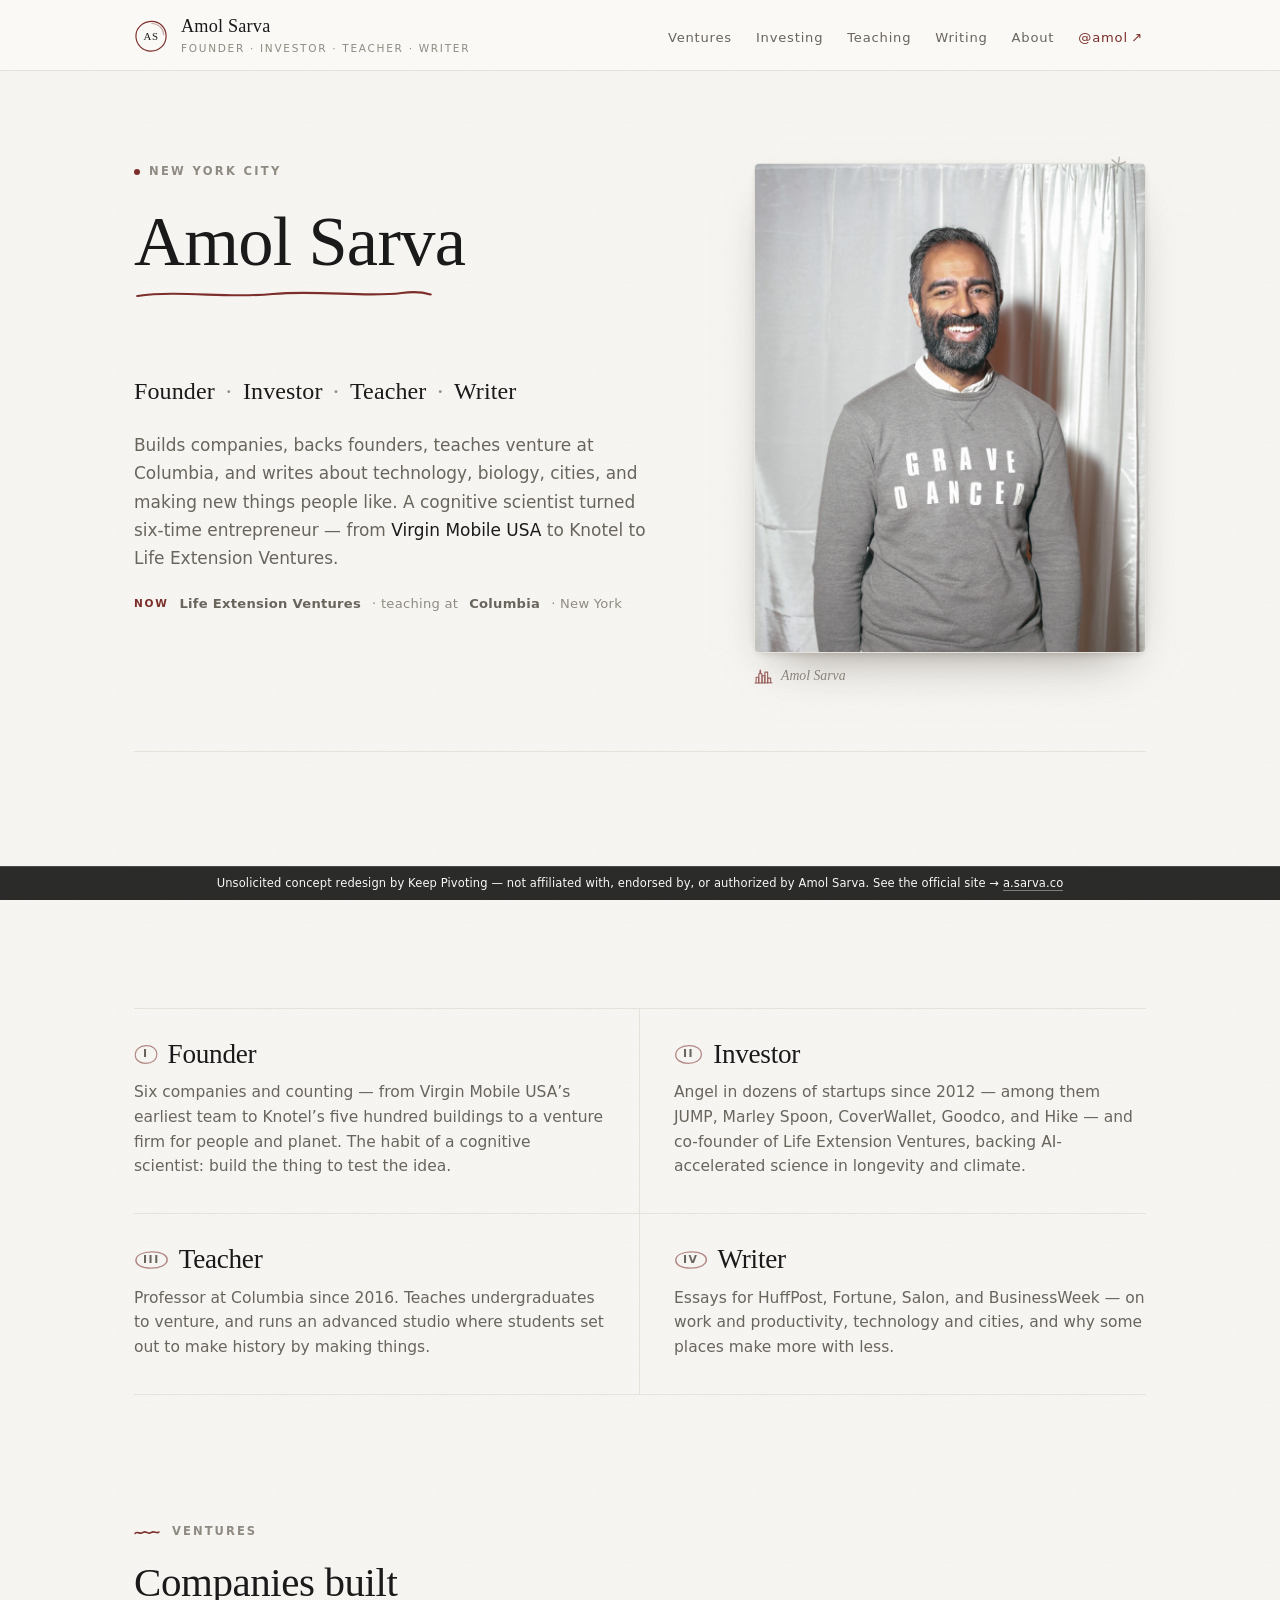
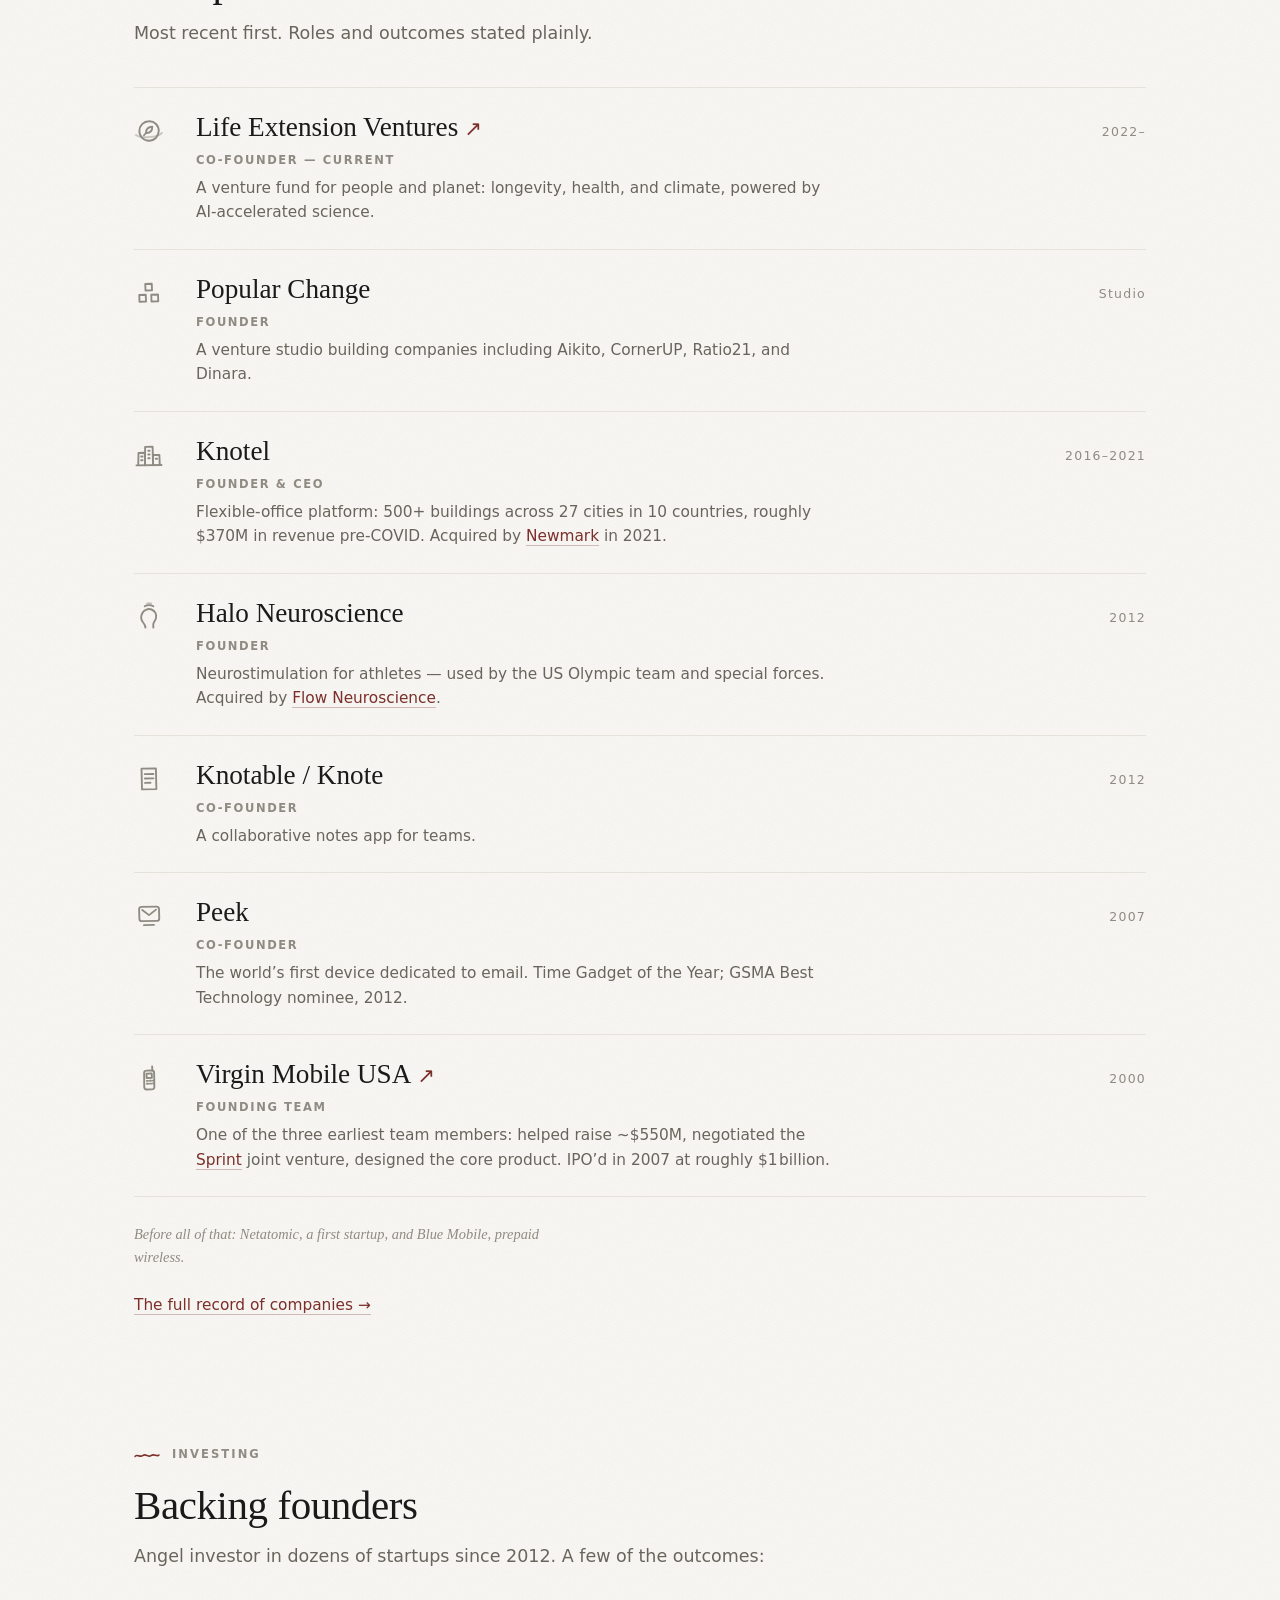
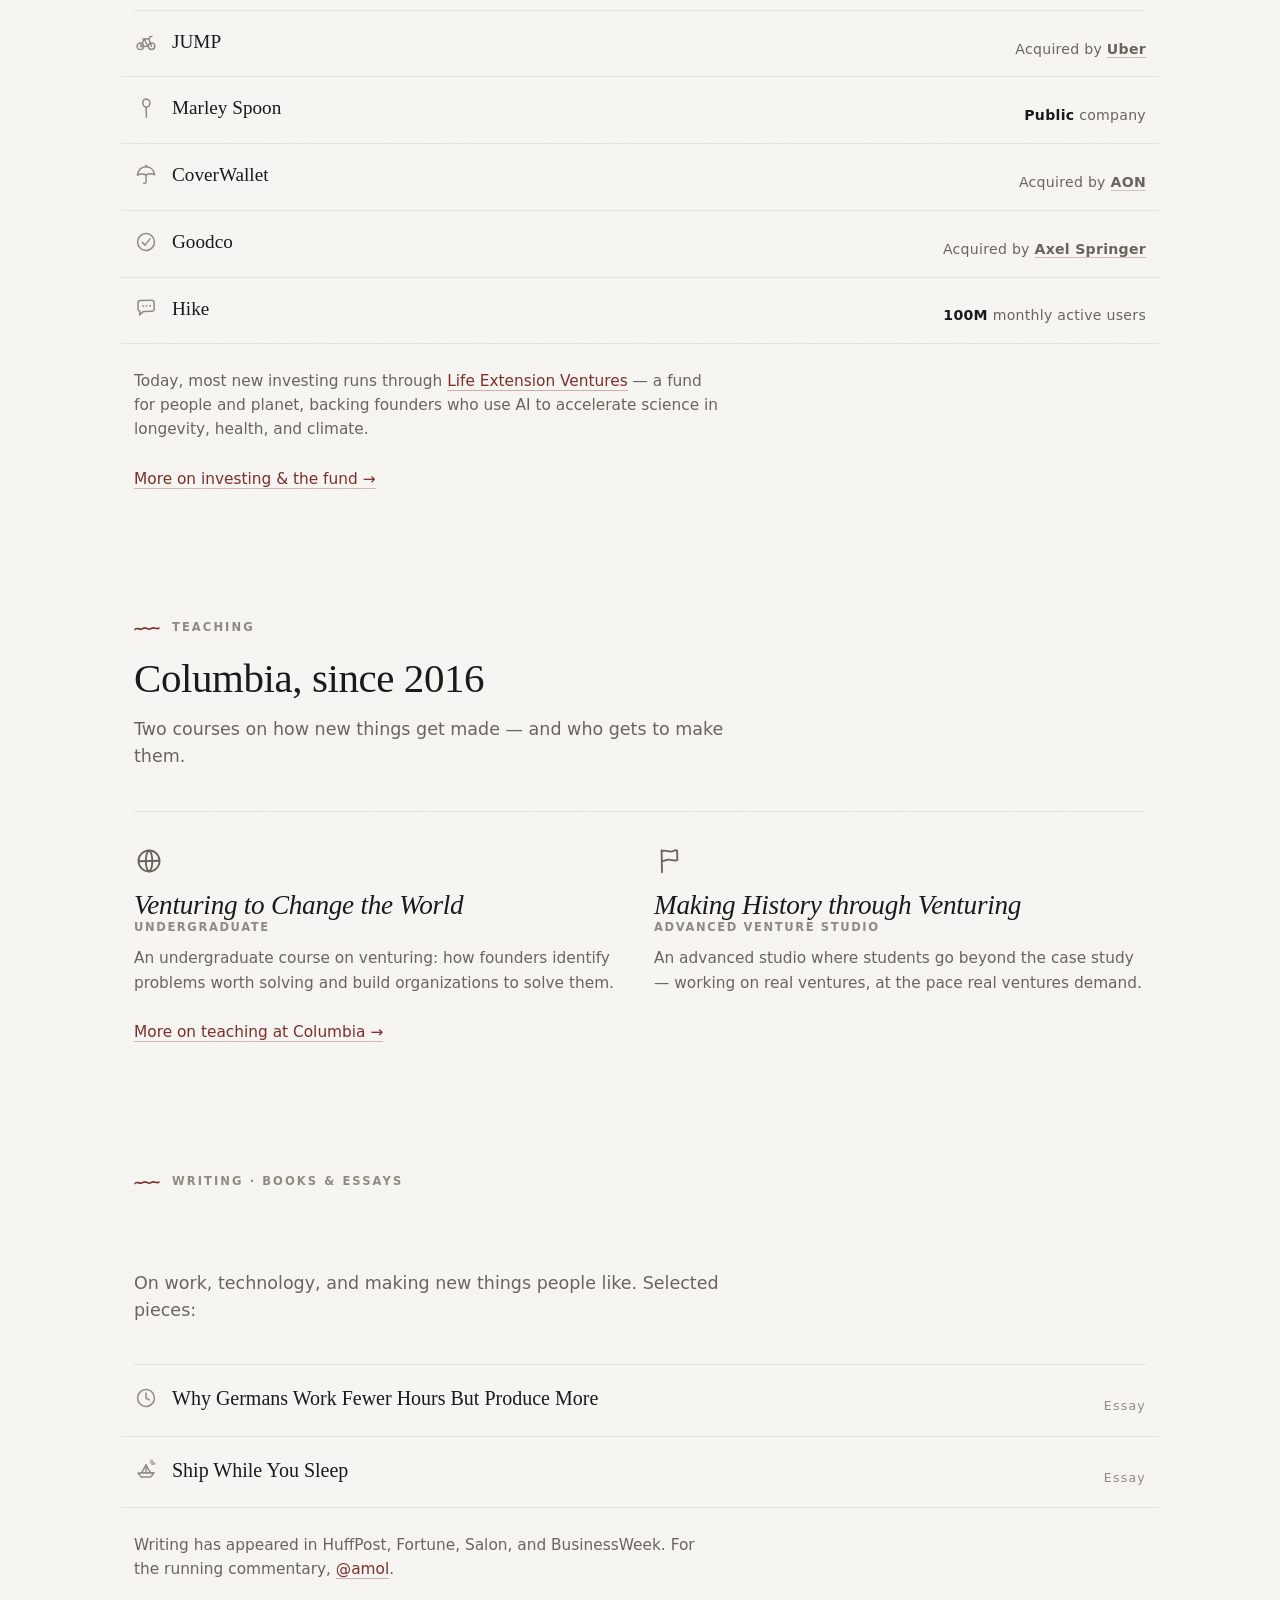
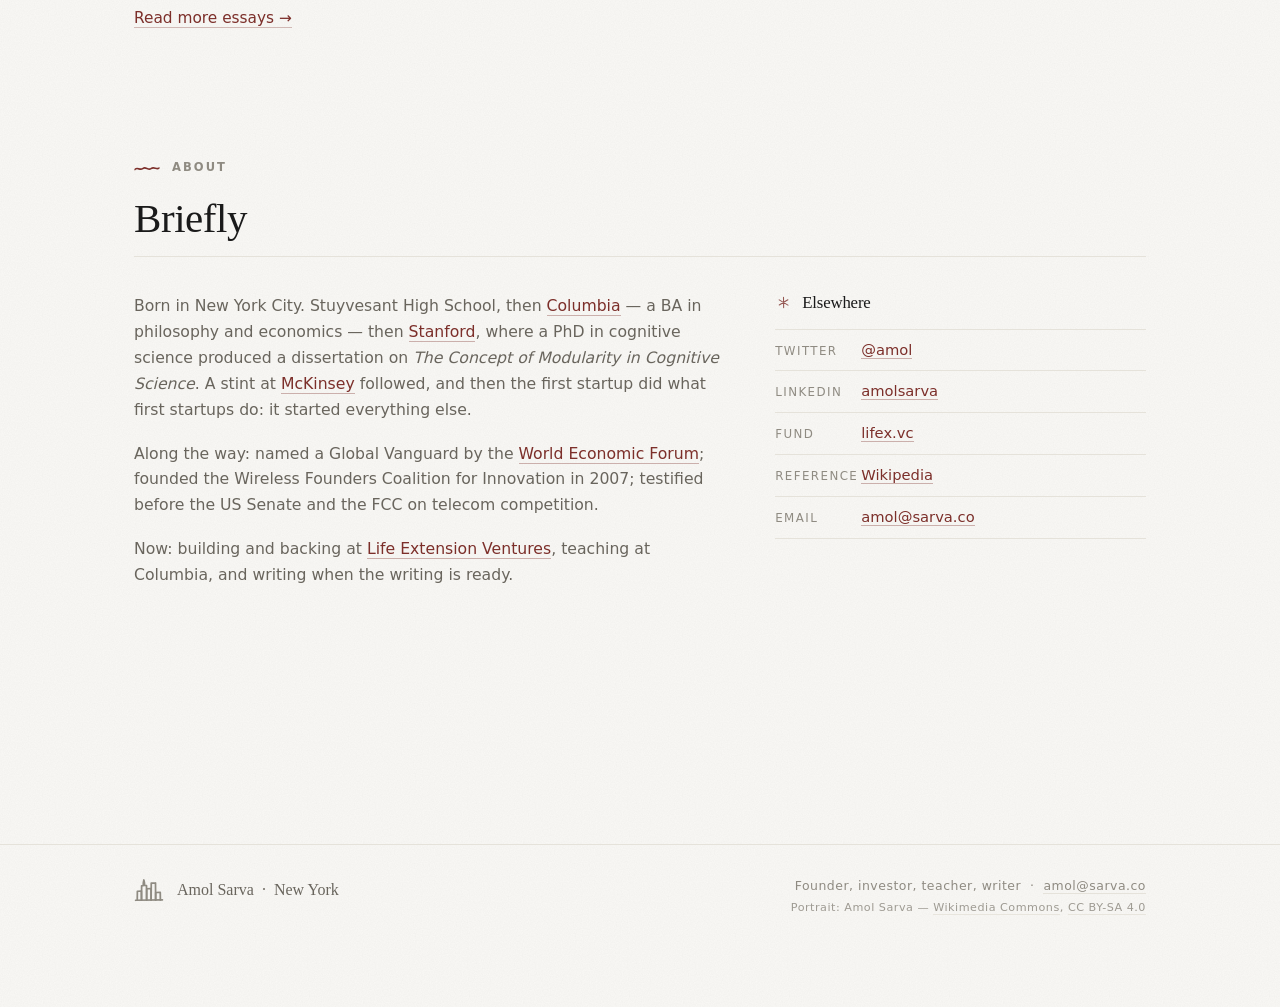
==== commit 903f34d4: "Rebrand to Keep Pivoting and point booking CTA at live calendar Co-Authored-By: Claude Fable 5 <nore" ====
--- a/index.html
+++ b/index.html
@@ -270,9 +270,9 @@
     <span class="fine">Founder, investor, teacher, writer &nbsp;·&nbsp; <a href="mailto:amol@sarva.co">amol@sarva.co</a><br><span class="credit">Portrait: Amol Sarva — <a href="https://commons.wikimedia.org/wiki/File:Amol_Sarva_2019.jpg" target="_blank" rel="noopener">Wikimedia Commons</a>, <a href="https://creativecommons.org/licenses/by-sa/4.0/" target="_blank" rel="noopener">CC BY-SA 4.0</a></span></span>
   </div>
 </footer>
-<div class="varv-disclaim" role="note" aria-label="Unsolicited concept redesign disclaimer">Unsolicited concept redesign by varv &mdash; not affiliated with, endorsed by, or authorized by Amol Sarva. See the official site &rarr; <a href="https://a.sarva.co/" target="_blank" rel="noopener">a.sarva.co</a></div>
-<!-- varv popup (Category B: concept-comparison, not first-name-personalised) -->
-<div id="varv-popup" role="dialog" aria-label="A note from varv" aria-live="polite">
+<div class="varv-disclaim" role="note" aria-label="Unsolicited concept redesign disclaimer">Unsolicited concept redesign by Keep Pivoting &mdash; not affiliated with, endorsed by, or authorized by Amol Sarva. See the official site &rarr; <a href="https://a.sarva.co/" target="_blank" rel="noopener">a.sarva.co</a></div>
+<!-- Keep Pivoting popup (Category B: concept-comparison, not first-name-personalised) -->
+<div id="varv-popup" role="dialog" aria-label="A note from Keep Pivoting" aria-live="polite">
   <button type="button" class="vp-close" aria-label="Dismiss">&times;</button>
   <div class="vp-inner">
     <p class="vp-tag">Don&rsquo;t take our word for it &mdash; ask your AI which site wins you business.</p>
@@ -281,7 +281,7 @@
       <a id="vp-claude" href="#" target="_blank" rel="noopener"><span class="vp-dot" style="background:#d97757"></span> Ask Claude</a>
       <a id="vp-perplexity" href="#" target="_blank" rel="noopener"><span class="vp-dot" style="background:#20b8cd"></span> Ask Perplexity</a>
     </div>
-    <a class="vp-book" href="https://varv.ai/cal" target="_blank" rel="noopener">Book 15 min &rarr;</a>
+    <a class="vp-book" href="https://cal.com/keep-pivoting/30min" target="_blank" rel="noopener">Book 15 min &rarr;</a>
   </div>
 </div>
 <script src="assets/site.js"></script>
--- a/assets/site.css
+++ b/assets/site.css
@@ -437,7 +437,7 @@
 @media (max-width:520px){.varv-disclaim{font-size:11px;padding:7px 12px}}
 
 
-/* ===== varv popup ===== */
+/* ===== Keep Pivoting popup ===== */
 
   /* Default resting state = HIDDEN & static. The visible state lives only under
      #varv-popup.is-open, so headless/static renders are deterministic. */
